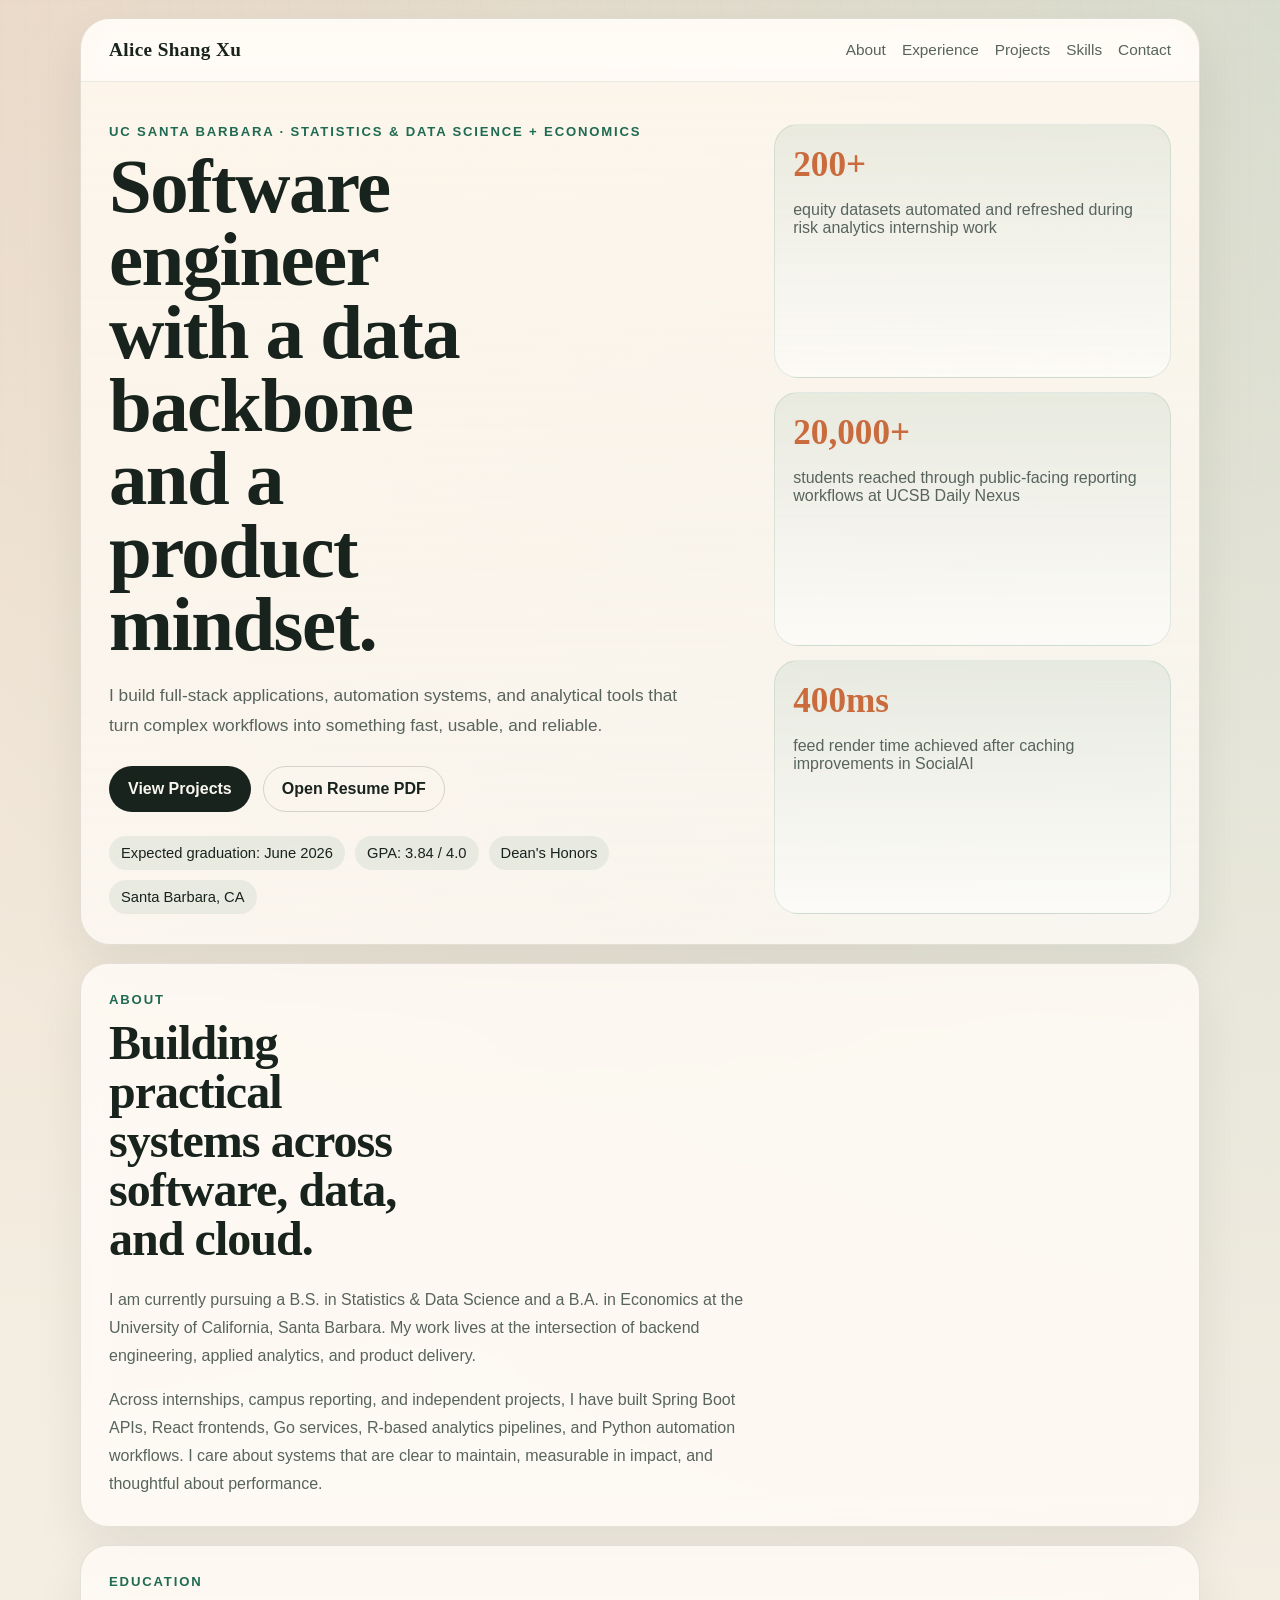
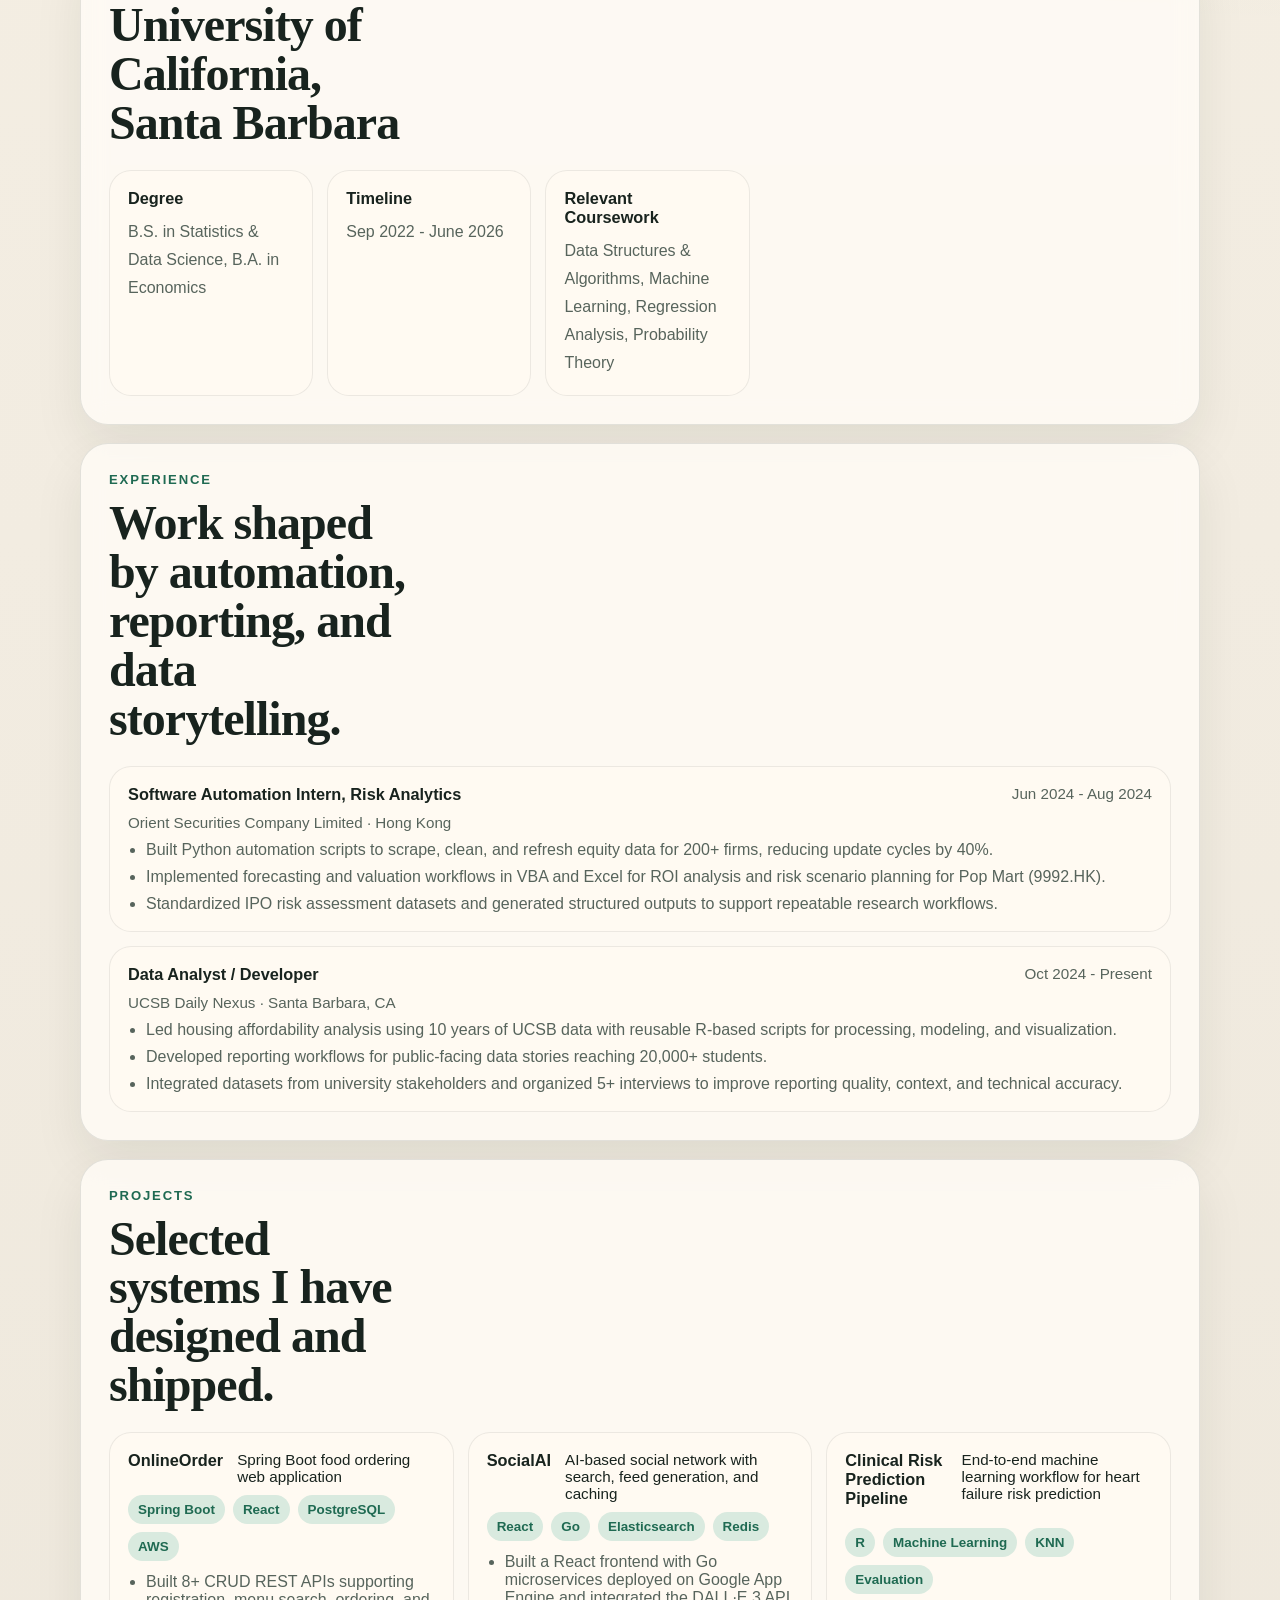
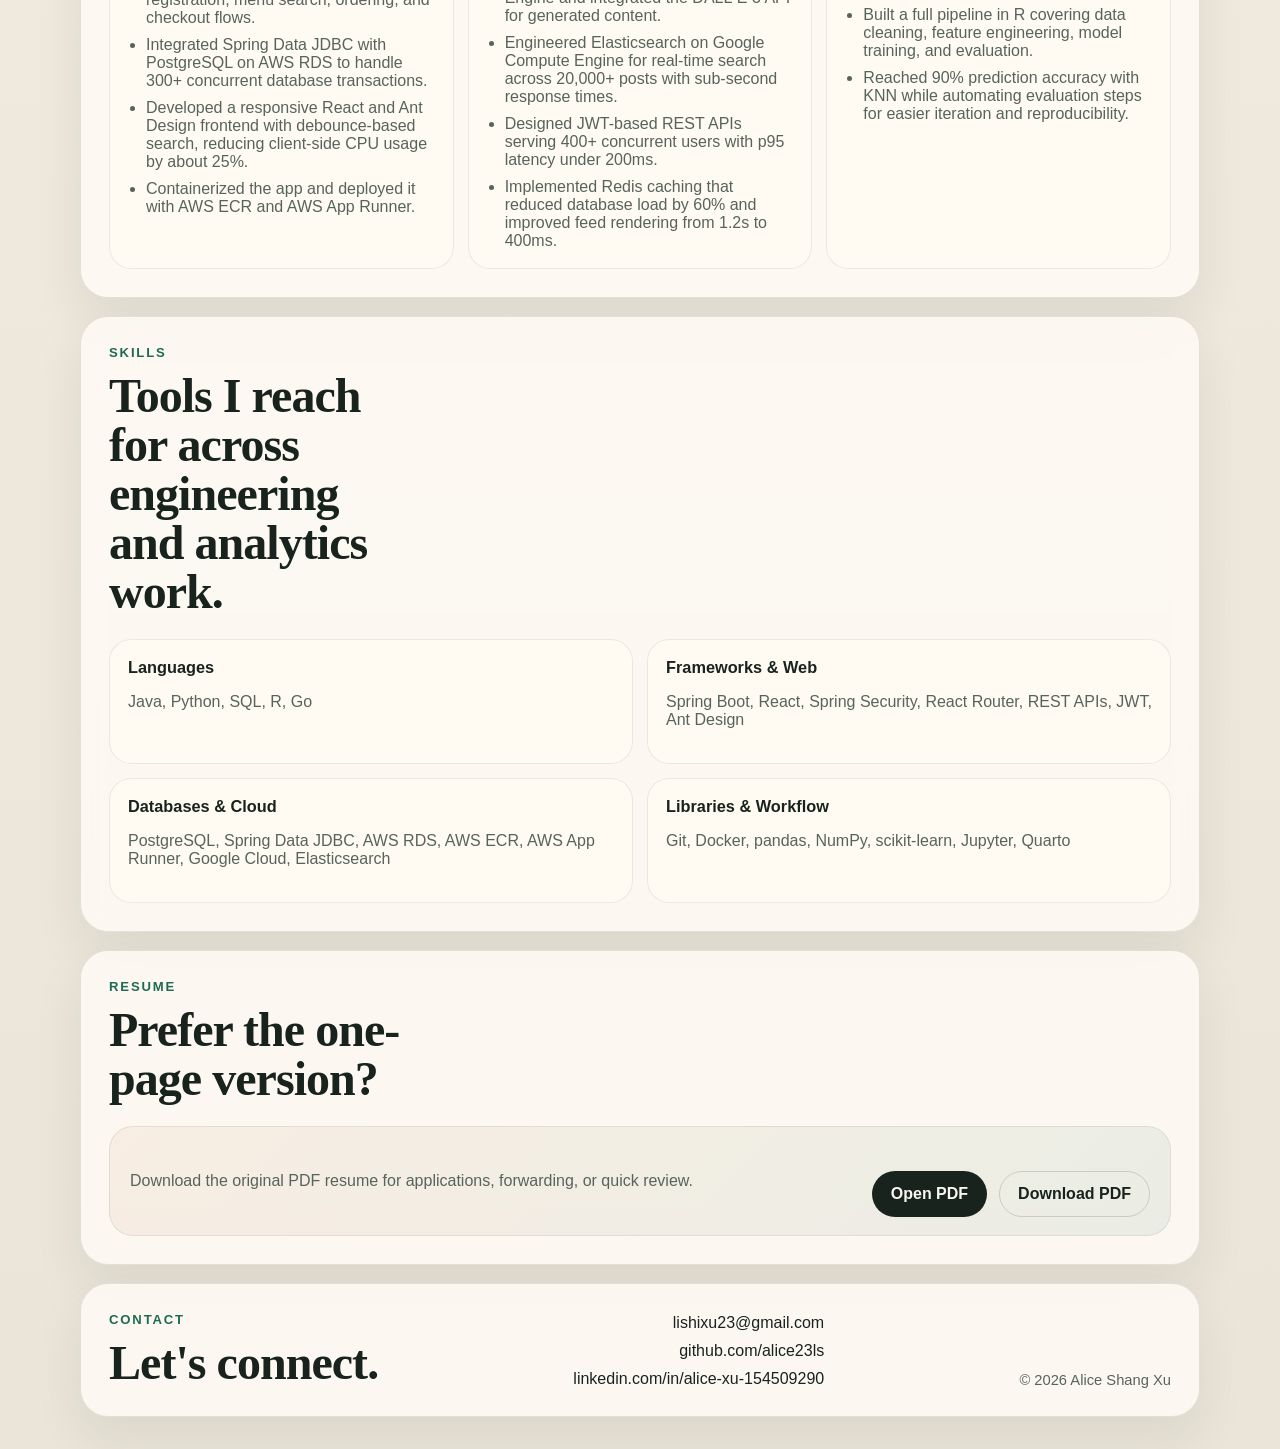
==== index.html @ 03dea48b "feat: build personal website from resume" ====
<!doctype html>
<html lang="en">
<head>
  <meta charset="UTF-8" />
  <meta name="viewport" content="width=device-width, initial-scale=1.0" />
  <meta
    name="description"
    content="Alice Shang Xu is a software engineer and data-focused builder at UC Santa Barbara, creating full-stack products, automation systems, and analytics workflows."
  />
  <title>Alice Shang Xu | Software Engineer</title>
  <link rel="stylesheet" href="styles.css" />
</head>
<body>
  <div class="page-shell">
    <header class="site-header">
      <div class="topbar">
        <a class="brand" href="#top">Alice Shang Xu</a>
        <nav class="nav-links" aria-label="Primary">
          <a href="#about">About</a>
          <a href="#experience">Experience</a>
          <a href="#projects">Projects</a>
          <a href="#skills">Skills</a>
          <a href="#contact">Contact</a>
        </nav>
      </div>

      <section class="hero" id="top">
        <div class="hero-copy">
          <p class="eyebrow">UC Santa Barbara · Statistics & Data Science + Economics</p>
          <h1>Software engineer with a data backbone and a product mindset.</h1>
          <p class="lede">
            I build full-stack applications, automation systems, and analytical tools that turn
            complex workflows into something fast, usable, and reliable.
          </p>
          <div class="hero-actions">
            <a class="button" href="#projects">View Projects</a>
            <a class="button button-ghost" href="Alice%20Shang%20Xu_swe_use.pdf" target="_blank" rel="noopener">Open Resume PDF</a>
          </div>
          <ul class="quick-facts" aria-label="Highlights">
            <li>Expected graduation: June 2026</li>
            <li>GPA: 3.84 / 4.0</li>
            <li>Dean's Honors</li>
            <li>Santa Barbara, CA</li>
          </ul>
        </div>

        <aside class="hero-panel" aria-label="Career highlights">
          <div class="metric-card">
            <span class="metric">200+</span>
            <p>equity datasets automated and refreshed during risk analytics internship work</p>
          </div>
          <div class="metric-card">
            <span class="metric">20,000+</span>
            <p>students reached through public-facing reporting workflows at UCSB Daily Nexus</p>
          </div>
          <div class="metric-card">
            <span class="metric">400ms</span>
            <p>feed render time achieved after caching improvements in SocialAI</p>
          </div>
        </aside>
      </section>
    </header>

    <main>
      <section class="section intro" id="about">
        <div class="section-heading">
          <p class="section-kicker">About</p>
          <h2>Building practical systems across software, data, and cloud.</h2>
        </div>
        <div class="section-body">
          <p>
            I am currently pursuing a B.S. in Statistics & Data Science and a B.A. in Economics at
            the University of California, Santa Barbara. My work lives at the intersection of backend
            engineering, applied analytics, and product delivery.
          </p>
          <p>
            Across internships, campus reporting, and independent projects, I have built Spring Boot
            APIs, React frontends, Go services, R-based analytics pipelines, and Python automation
            workflows. I care about systems that are clear to maintain, measurable in impact, and
            thoughtful about performance.
          </p>
        </div>
      </section>

      <section class="section education">
        <div class="section-heading">
          <p class="section-kicker">Education</p>
          <h2>University of California, Santa Barbara</h2>
        </div>
        <div class="section-body">
          <div class="info-grid">
            <article class="info-card">
              <h3>Degree</h3>
              <p>B.S. in Statistics & Data Science, B.A. in Economics</p>
            </article>
            <article class="info-card">
              <h3>Timeline</h3>
              <p>Sep 2022 - June 2026</p>
            </article>
            <article class="info-card">
              <h3>Relevant Coursework</h3>
              <p>Data Structures & Algorithms, Machine Learning, Regression Analysis, Probability Theory</p>
            </article>
          </div>
        </div>
      </section>

      <section class="section" id="experience">
        <div class="section-heading">
          <p class="section-kicker">Experience</p>
          <h2>Work shaped by automation, reporting, and data storytelling.</h2>
        </div>
        <div class="timeline">
          <article class="timeline-card">
            <div class="timeline-top">
              <div>
                <h3>Software Automation Intern, Risk Analytics</h3>
                <p class="role-meta">Orient Securities Company Limited · Hong Kong</p>
              </div>
              <p class="time">Jun 2024 - Aug 2024</p>
            </div>
            <ul>
              <li>Built Python automation scripts to scrape, clean, and refresh equity data for 200+ firms, reducing update cycles by 40%.</li>
              <li>Implemented forecasting and valuation workflows in VBA and Excel for ROI analysis and risk scenario planning for Pop Mart (9992.HK).</li>
              <li>Standardized IPO risk assessment datasets and generated structured outputs to support repeatable research workflows.</li>
            </ul>
          </article>

          <article class="timeline-card">
            <div class="timeline-top">
              <div>
                <h3>Data Analyst / Developer</h3>
                <p class="role-meta">UCSB Daily Nexus · Santa Barbara, CA</p>
              </div>
              <p class="time">Oct 2024 - Present</p>
            </div>
            <ul>
              <li>Led housing affordability analysis using 10 years of UCSB data with reusable R-based scripts for processing, modeling, and visualization.</li>
              <li>Developed reporting workflows for public-facing data stories reaching 20,000+ students.</li>
              <li>Integrated datasets from university stakeholders and organized 5+ interviews to improve reporting quality, context, and technical accuracy.</li>
            </ul>
          </article>
        </div>
      </section>

      <section class="section" id="projects">
        <div class="section-heading">
          <p class="section-kicker">Projects</p>
          <h2>Selected systems I have designed and shipped.</h2>
        </div>
        <div class="project-grid">
          <article class="project-card">
            <div class="project-head">
              <h3>OnlineOrder</h3>
              <p>Spring Boot food ordering web application</p>
            </div>
            <div class="tag-row">
              <span>Spring Boot</span>
              <span>React</span>
              <span>PostgreSQL</span>
              <span>AWS</span>
            </div>
            <ul>
              <li>Built 8+ CRUD REST APIs supporting registration, menu search, ordering, and checkout flows.</li>
              <li>Integrated Spring Data JDBC with PostgreSQL on AWS RDS to handle 300+ concurrent database transactions.</li>
              <li>Developed a responsive React and Ant Design frontend with debounce-based search, reducing client-side CPU usage by about 25%.</li>
              <li>Containerized the app and deployed it with AWS ECR and AWS App Runner.</li>
            </ul>
          </article>

          <article class="project-card">
            <div class="project-head">
              <h3>SocialAI</h3>
              <p>AI-based social network with search, feed generation, and caching</p>
            </div>
            <div class="tag-row">
              <span>React</span>
              <span>Go</span>
              <span>Elasticsearch</span>
              <span>Redis</span>
            </div>
            <ul>
              <li>Built a React frontend with Go microservices deployed on Google App Engine and integrated the DALL·E 3 API for generated content.</li>
              <li>Engineered Elasticsearch on Google Compute Engine for real-time search across 20,000+ posts with sub-second response times.</li>
              <li>Designed JWT-based REST APIs serving 400+ concurrent users with p95 latency under 200ms.</li>
              <li>Implemented Redis caching that reduced database load by 60% and improved feed rendering from 1.2s to 400ms.</li>
            </ul>
          </article>

          <article class="project-card">
            <div class="project-head">
              <h3>Clinical Risk Prediction Pipeline</h3>
              <p>End-to-end machine learning workflow for heart failure risk prediction</p>
            </div>
            <div class="tag-row">
              <span>R</span>
              <span>Machine Learning</span>
              <span>KNN</span>
              <span>Evaluation</span>
            </div>
            <ul>
              <li>Built a full pipeline in R covering data cleaning, feature engineering, model training, and evaluation.</li>
              <li>Reached 90% prediction accuracy with KNN while automating evaluation steps for easier iteration and reproducibility.</li>
            </ul>
          </article>
        </div>
      </section>

      <section class="section" id="skills">
        <div class="section-heading">
          <p class="section-kicker">Skills</p>
          <h2>Tools I reach for across engineering and analytics work.</h2>
        </div>
        <div class="skills-layout">
          <article class="skill-card">
            <h3>Languages</h3>
            <p>Java, Python, SQL, R, Go</p>
          </article>
          <article class="skill-card">
            <h3>Frameworks & Web</h3>
            <p>Spring Boot, React, Spring Security, React Router, REST APIs, JWT, Ant Design</p>
          </article>
          <article class="skill-card">
            <h3>Databases & Cloud</h3>
            <p>PostgreSQL, Spring Data JDBC, AWS RDS, AWS ECR, AWS App Runner, Google Cloud, Elasticsearch</p>
          </article>
          <article class="skill-card">
            <h3>Libraries & Workflow</h3>
            <p>Git, Docker, pandas, NumPy, scikit-learn, Jupyter, Quarto</p>
          </article>
        </div>
      </section>

      <section class="section resume-callout">
        <div class="section-heading">
          <p class="section-kicker">Resume</p>
          <h2>Prefer the one-page version?</h2>
        </div>
        <div class="resume-strip">
          <p>Download the original PDF resume for applications, forwarding, or quick review.</p>
          <div class="hero-actions">
            <a class="button" href="Alice%20Shang%20Xu_swe_use.pdf" target="_blank" rel="noopener">Open PDF</a>
            <a class="button button-ghost" href="Alice%20Shang%20Xu_swe_use.pdf" download>Download PDF</a>
          </div>
        </div>
      </section>
    </main>

    <footer class="site-footer" id="contact">
      <div>
        <p class="section-kicker">Contact</p>
        <h2>Let's connect.</h2>
      </div>
      <div class="contact-list">
        <a href="mailto:lishixu23@gmail.com">lishixu23@gmail.com</a>
        <a href="https://github.com/alice23ls" target="_blank" rel="noopener">github.com/alice23ls</a>
        <a href="https://linkedin.com/in/alice-xu-154509290" target="_blank" rel="noopener">linkedin.com/in/alice-xu-154509290</a>
      </div>
      <p class="footer-note">© <span id="year"></span> Alice Shang Xu</p>
    </footer>
  </div>

  <script>
    document.getElementById("year").textContent = new Date().getFullYear();
  </script>
</body>
</html>
---- styles.css ----
:root {
  --bg: #f4efe6;
  --bg-soft: rgba(255, 249, 240, 0.8);
  --panel: rgba(255, 252, 246, 0.84);
  --panel-strong: #fffaf2;
  --line: rgba(37, 49, 43, 0.12);
  --ink: #18231e;
  --muted: #57645c;
  --accent: #1f6a52;
  --accent-soft: #d9eadf;
  --accent-warm: #c96b3d;
  --shadow: 0 22px 50px rgba(28, 36, 31, 0.08);
}

* {
  box-sizing: border-box;
}

html {
  scroll-behavior: smooth;
}

body {
  margin: 0;
  min-height: 100vh;
  color: var(--ink);
  background:
    radial-gradient(circle at top left, rgba(201, 107, 61, 0.14), transparent 30%),
    radial-gradient(circle at top right, rgba(31, 106, 82, 0.14), transparent 34%),
    linear-gradient(180deg, #f7f1e5 0%, #f2ece1 46%, #ebe5d9 100%);
  font-family: "Avenir Next", "Segoe UI", "PingFang SC", "Hiragino Sans GB", sans-serif;
}

body::before {
  content: "";
  position: fixed;
  inset: 0;
  pointer-events: none;
  background-image:
    linear-gradient(rgba(24, 35, 30, 0.02) 1px, transparent 1px),
    linear-gradient(90deg, rgba(24, 35, 30, 0.02) 1px, transparent 1px);
  background-size: 24px 24px;
  mask-image: linear-gradient(180deg, rgba(0, 0, 0, 0.3), transparent 80%);
}

.page-shell {
  width: min(1120px, calc(100vw - 32px));
  margin: 18px auto 32px;
}

.site-header,
.section,
.site-footer {
  animation: rise 0.75s ease both;
}

.site-header {
  border: 1px solid var(--line);
  border-radius: 30px;
  background: linear-gradient(180deg, rgba(255, 248, 238, 0.9), rgba(255, 252, 247, 0.7));
  box-shadow: var(--shadow);
  overflow: hidden;
}

.topbar {
  display: flex;
  align-items: center;
  justify-content: space-between;
  gap: 16px;
  padding: 20px 28px;
  border-bottom: 1px solid rgba(24, 35, 30, 0.08);
  background: rgba(255, 255, 255, 0.4);
  backdrop-filter: blur(14px);
  position: sticky;
  top: 0;
  z-index: 10;
}

.brand,
.nav-links a,
.button,
.contact-list a {
  transition: transform 0.18s ease, color 0.18s ease, background-color 0.18s ease, border-color 0.18s ease;
}

.brand {
  color: var(--ink);
  text-decoration: none;
  font-family: "Iowan Old Style", "Palatino Linotype", "Book Antiqua", Georgia, serif;
  font-size: 1.2rem;
  font-weight: 700;
  letter-spacing: 0.02em;
}

.brand:hover,
.nav-links a:hover,
.contact-list a:hover {
  transform: translateY(-1px);
}

.nav-links {
  display: flex;
  flex-wrap: wrap;
  gap: 16px;
}

.nav-links a {
  color: var(--muted);
  text-decoration: none;
  font-size: 0.96rem;
}

.nav-links a:hover {
  color: var(--accent);
}

.hero {
  display: grid;
  grid-template-columns: minmax(0, 1.45fr) minmax(280px, 0.9fr);
  gap: 26px;
  padding: 42px 28px 30px;
}

.hero-copy h1,
.section-heading h2,
.site-footer h2 {
  font-family: "Iowan Old Style", "Palatino Linotype", "Book Antiqua", Georgia, serif;
  letter-spacing: -0.02em;
}

.eyebrow,
.section-kicker {
  margin: 0 0 12px;
  color: var(--accent);
  font-size: 0.82rem;
  font-weight: 700;
  letter-spacing: 0.14em;
  text-transform: uppercase;
}

.hero-copy h1 {
  margin: 0 0 18px;
  font-size: clamp(2.8rem, 6vw, 5.6rem);
  line-height: 0.95;
  max-width: 10ch;
}

.lede {
  margin: 0;
  max-width: 60ch;
  color: var(--muted);
  font-size: 1.08rem;
  line-height: 1.75;
}

.hero-actions {
  display: flex;
  flex-wrap: wrap;
  gap: 12px;
  margin-top: 26px;
}

.button {
  display: inline-flex;
  align-items: center;
  justify-content: center;
  min-height: 46px;
  padding: 0 18px;
  border: 1px solid transparent;
  border-radius: 999px;
  background: var(--ink);
  color: #f9f6ef;
  text-decoration: none;
  font-weight: 700;
}

.button:hover {
  transform: translateY(-2px);
}

.button-ghost {
  background: transparent;
  color: var(--ink);
  border-color: rgba(24, 35, 30, 0.16);
}

.quick-facts {
  list-style: none;
  display: flex;
  flex-wrap: wrap;
  gap: 10px;
  padding: 0;
  margin: 24px 0 0;
}

.quick-facts li {
  padding: 9px 12px;
  border-radius: 999px;
  background: rgba(31, 106, 82, 0.08);
  color: var(--ink);
  font-size: 0.92rem;
}

.hero-panel {
  display: grid;
  gap: 14px;
}

.metric-card {
  background: linear-gradient(180deg, rgba(31, 106, 82, 0.08), rgba(255, 255, 255, 0.55));
  border: 1px solid rgba(31, 106, 82, 0.12);
  border-radius: 24px;
  padding: 20px 18px;
  min-height: 150px;
}

.metric {
  display: block;
  margin-bottom: 10px;
  color: var(--accent-warm);
  font-family: "Iowan Old Style", "Palatino Linotype", "Book Antiqua", Georgia, serif;
  font-size: 2.2rem;
  font-weight: 700;
}

.metric-card p,
.info-card p,
.skill-card p,
.resume-strip p,
.timeline-card li,
.project-card li,
.section-body p,
.role-meta,
.time,
.footer-note {
  color: var(--muted);
}

main {
  display: grid;
  gap: 18px;
  margin-top: 18px;
}

.section,
.site-footer {
  padding: 28px;
  border: 1px solid var(--line);
  border-radius: 28px;
  background: var(--panel);
  box-shadow: var(--shadow);
  backdrop-filter: blur(12px);
}

.section-heading {
  margin-bottom: 22px;
}

.section-heading h2,
.site-footer h2 {
  margin: 0;
  font-size: clamp(2rem, 3.8vw, 3rem);
  line-height: 1.02;
  max-width: 13ch;
}

.section-body {
  display: grid;
  gap: 16px;
  max-width: 72ch;
}

.section-body p,
.resume-strip p {
  margin: 0;
  font-size: 1rem;
  line-height: 1.75;
}

.info-grid {
  display: grid;
  grid-template-columns: repeat(3, minmax(0, 1fr));
  gap: 14px;
}

.skills-layout {
  display: grid;
  grid-template-columns: repeat(2, minmax(0, 1fr));
  gap: 14px;
}

.info-card,
.skill-card,
.project-card,
.timeline-card {
  border-radius: 22px;
  border: 1px solid rgba(24, 35, 30, 0.08);
  background: var(--panel-strong);
  padding: 18px;
}

.info-card h3,
.skill-card h3,
.timeline-card h3,
.project-card h3 {
  margin: 0 0 10px;
  font-size: 1.02rem;
}

.timeline,
.project-grid {
  display: grid;
  gap: 14px;
}

.timeline-top,
.project-head {
  display: flex;
  align-items: flex-start;
  justify-content: space-between;
  gap: 14px;
  margin-bottom: 10px;
}

.role-meta,
.project-head p,
.time {
  margin: 0;
  font-size: 0.95rem;
}

.project-grid {
  grid-template-columns: repeat(3, minmax(0, 1fr));
}

.tag-row {
  display: flex;
  flex-wrap: wrap;
  gap: 8px;
  margin-bottom: 12px;
}

.tag-row span {
  padding: 7px 10px;
  border-radius: 999px;
  background: var(--accent-soft);
  color: var(--accent);
  font-size: 0.84rem;
  font-weight: 700;
}

.timeline-card ul,
.project-card ul {
  margin: 0;
  padding-left: 18px;
}

.timeline-card li + li,
.project-card li + li {
  margin-top: 9px;
}

.resume-strip {
  display: flex;
  align-items: center;
  justify-content: space-between;
  gap: 16px;
  padding: 18px 20px;
  border-radius: 24px;
  background: linear-gradient(135deg, rgba(201, 107, 61, 0.08), rgba(31, 106, 82, 0.08));
  border: 1px solid rgba(24, 35, 30, 0.08);
}

.site-footer {
  display: flex;
  align-items: flex-end;
  justify-content: space-between;
  gap: 16px;
  margin-top: 18px;
}

.contact-list {
  display: flex;
  flex-direction: column;
  align-items: flex-end;
  gap: 10px;
}

.contact-list a {
  color: var(--ink);
  text-decoration: none;
  font-size: 1rem;
}

.contact-list a:hover {
  color: var(--accent);
}

.footer-note {
  margin: 0;
  font-size: 0.92rem;
}

@keyframes rise {
  from {
    opacity: 0;
    transform: translateY(18px);
  }
  to {
    opacity: 1;
    transform: translateY(0);
  }
}

@media (max-width: 980px) {
  .hero,
  .project-grid,
  .info-grid,
  .skills-layout,
  .site-footer {
    grid-template-columns: 1fr;
  }

  .site-footer,
  .resume-strip {
    align-items: flex-start;
    flex-direction: column;
  }

  .contact-list {
    align-items: flex-start;
  }
}

@media (max-width: 720px) {
  .page-shell {
    width: min(100vw - 16px, 1120px);
    margin: 8px auto 20px;
  }

  .topbar,
  .hero,
  .section,
  .site-footer {
    padding: 20px;
  }

  .topbar {
    align-items: flex-start;
    flex-direction: column;
  }

  .nav-links {
    gap: 10px 14px;
  }

  .hero-copy h1 {
    max-width: none;
  }

  .timeline-top,
  .project-head {
    flex-direction: column;
  }

  .button {
    width: 100%;
  }

  .hero-actions {
    width: 100%;
  }
}
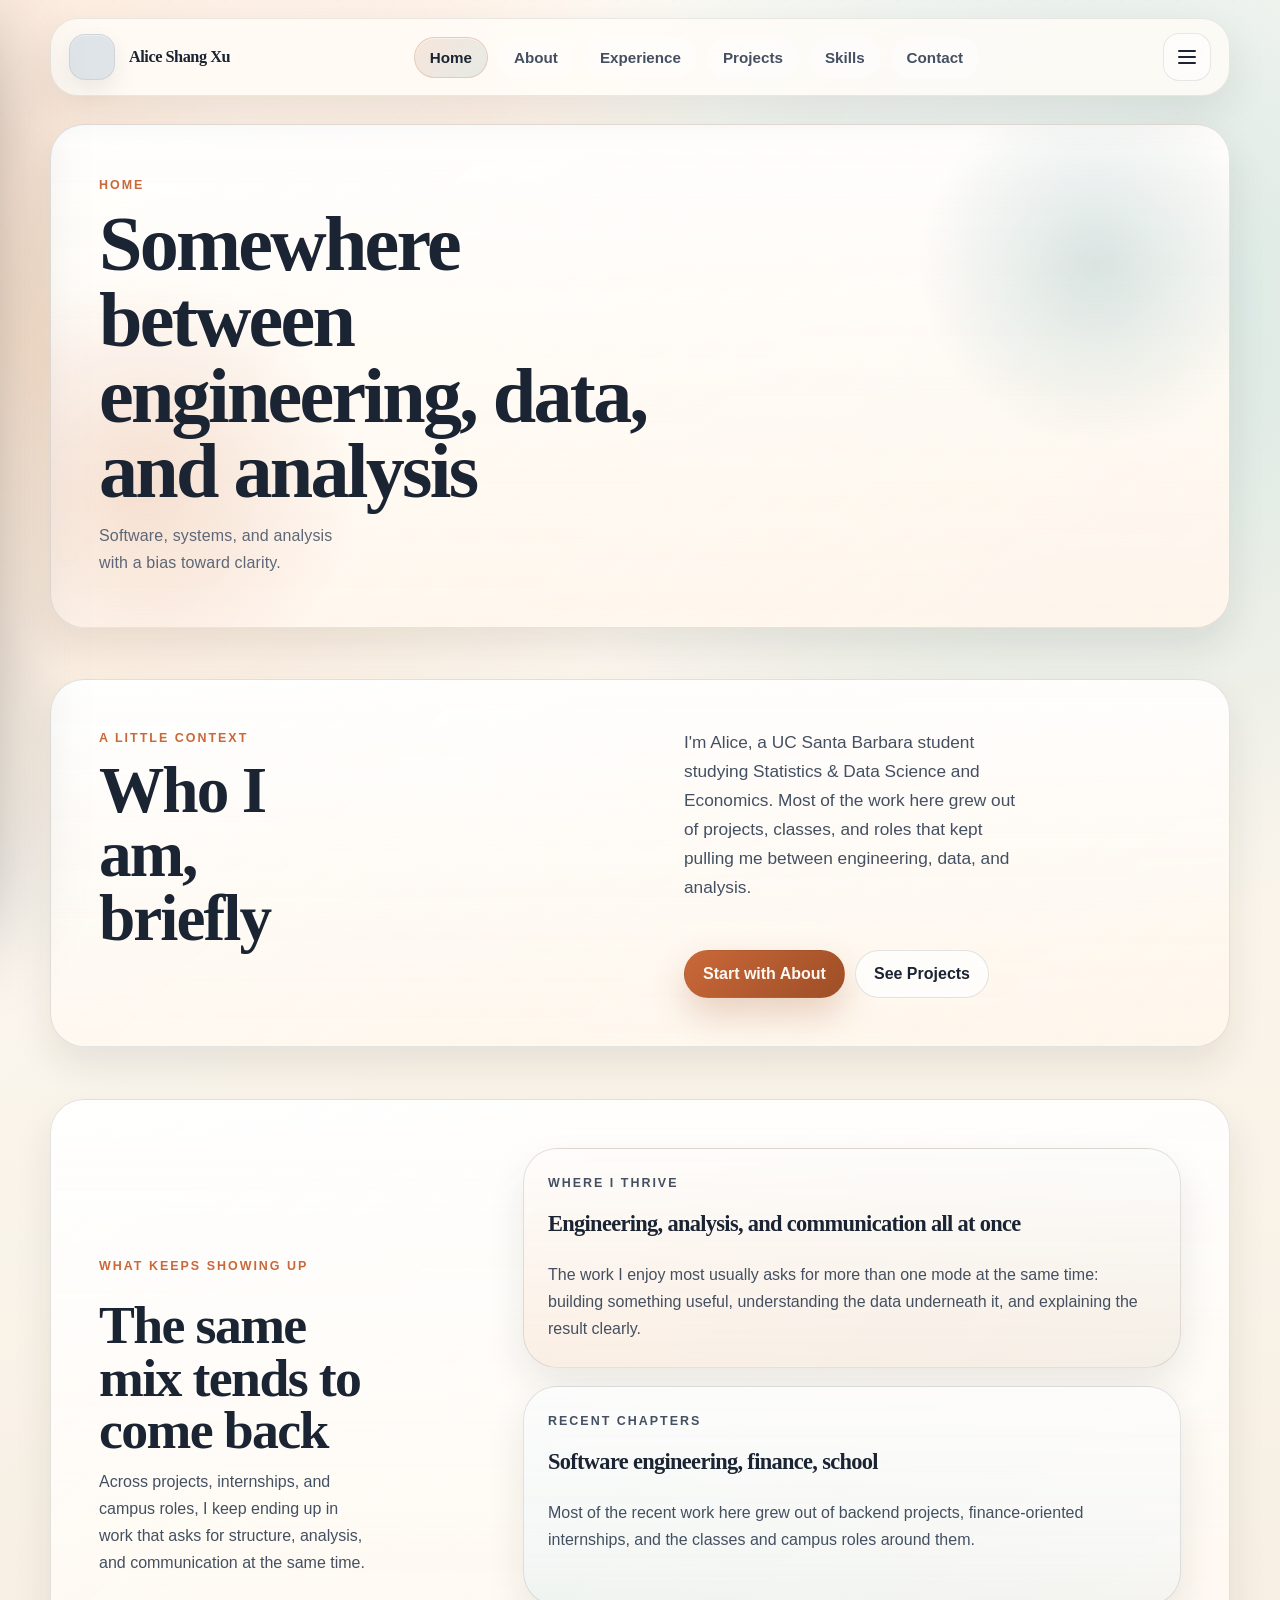
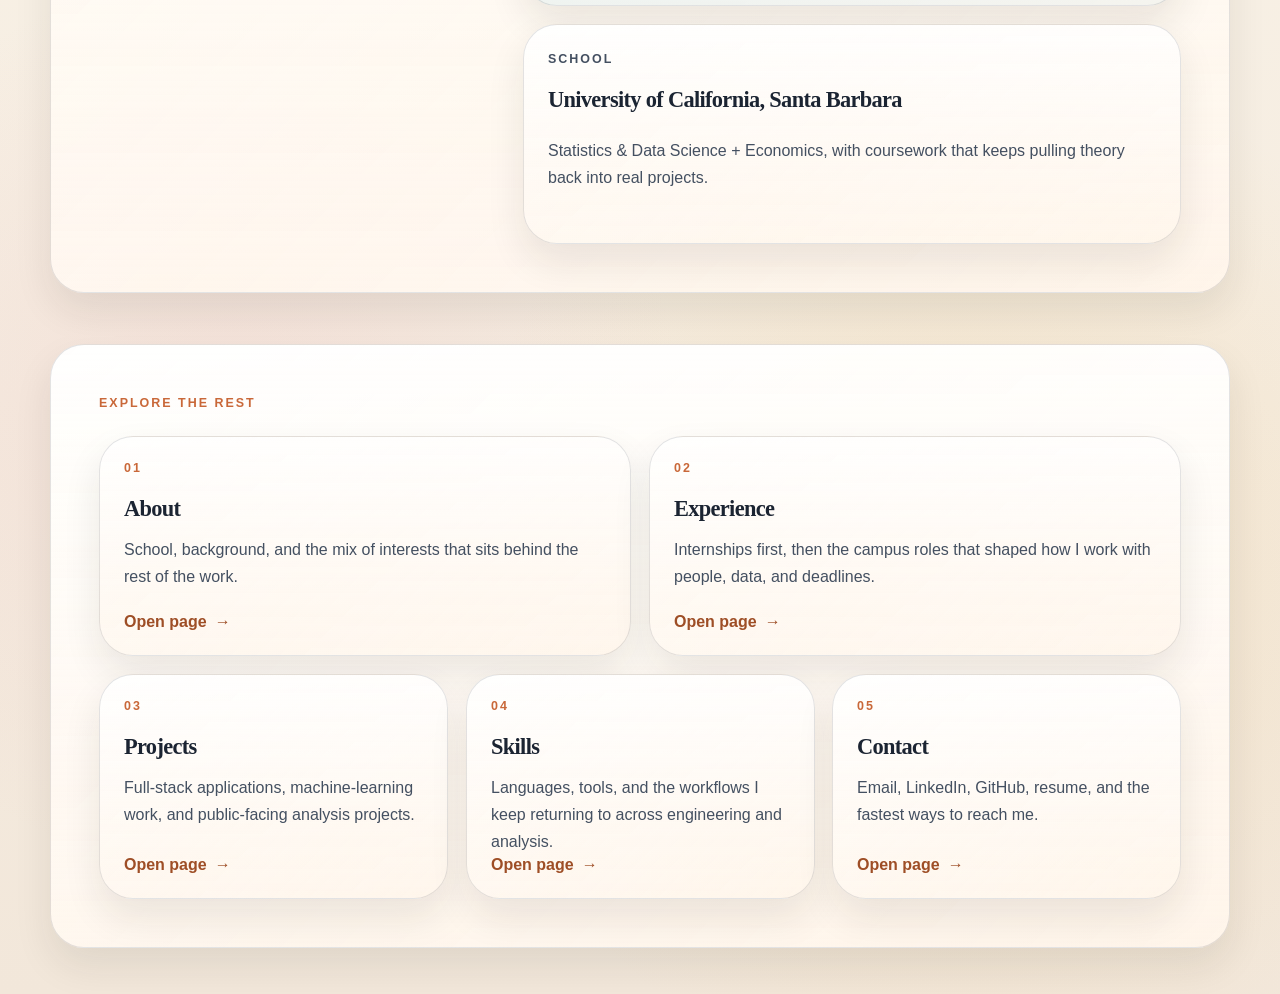
==== commit b3cae90a: "feat: refresh personal site content and interactions" ====
--- a/index.html
+++ b/index.html
@@ -1,267 +1,225 @@
 <!doctype html>
-<html lang="en">
+<html lang="en" class="no-js">
 <head>
   <meta charset="UTF-8" />
   <meta name="viewport" content="width=device-width, initial-scale=1.0" />
   <meta
     name="description"
-    content="Alice Shang Xu is a software engineer and data-focused builder at UC Santa Barbara, creating full-stack products, automation systems, and analytics workflows."
+    content="Alice Shang Xu's personal site: software projects, data work, campus experience, and a more personal archive of recent years at UC Santa Barbara."
   />
-  <title>Alice Shang Xu | Software Engineer</title>
+  <title>Alice Shang Xu | Home</title>
   <link rel="stylesheet" href="styles.css" />
 </head>
-<body>
-  <div class="page-shell">
-    <header class="site-header">
-      <div class="topbar">
-        <a class="brand" href="#top">Alice Shang Xu</a>
-        <nav class="nav-links" aria-label="Primary">
-          <a href="#about">About</a>
-          <a href="#experience">Experience</a>
-          <a href="#projects">Projects</a>
-          <a href="#skills">Skills</a>
-          <a href="#contact">Contact</a>
-        </nav>
+<body class="site-body landing-page has-intro" data-page="home">
+  <div class="intro-screen" data-intro>
+    <div class="intro-panel">
+      <p class="intro-kicker">Welcome to my page</p>
+      <h1 class="intro-name">Alice Shang Xu</h1>
+      <p class="intro-line">software, data, research, and the campus chapters in between</p>
+    </div>
+  </div>
+
+  <div class="site-drawer-backdrop" data-drawer-close></div>
+  <aside class="site-drawer" id="site-drawer" aria-hidden="true">
+    <div class="drawer-top">
+      <a class="drawer-brand" href="index.html">
+        <span class="drawer-brand-mark">AX</span>
+        <span class="drawer-brand-copy">
+          <strong>Alice Shang Xu</strong>
+          <small>thinking through things by building them</small>
+        </span>
+      </a>
+      <button class="drawer-close" type="button" data-drawer-close aria-label="Close sidebar">&times;</button>
+    </div>
+
+    <section class="drawer-block">
+      <p class="drawer-label">At A Glance</p>
+      <div class="drawer-snapshot-grid">
+        <article class="drawer-snapshot">
+          <strong>School</strong>
+          <span>UC Santa Barbara</span>
+        </article>
+        <article class="drawer-snapshot">
+          <strong>Studying</strong>
+          <span>Statistics &amp; Data Science + Economics</span>
+        </article>
+        <article class="drawer-snapshot">
+          <strong>Lately</strong>
+          <span>software systems, public-facing analysis, teaching, and campus work</span>
+        </article>
       </div>
-
-      <section class="hero" id="top">
-        <div class="hero-copy">
-          <p class="eyebrow">UC Santa Barbara · Statistics & Data Science + Economics</p>
-          <h1>Software engineer with a data backbone and a product mindset.</h1>
+    </section>
+
+    <section class="drawer-block">
+      <p class="drawer-label">Contact</p>
+      <div class="drawer-contact-list">
+        <a class="drawer-contact" href="mailto:lishixu23@gmail.com">
+          <strong>Email</strong>
+          <small>lishixu23@gmail.com</small>
+        </a>
+        <a class="drawer-contact" href="https://linkedin.com/in/alice-xu-154509290" target="_blank" rel="noopener">
+          <strong>LinkedIn</strong>
+          <small>linkedin.com/in/alice-xu-154509290</small>
+        </a>
+        <a class="drawer-contact" href="https://github.com/alice23ls" target="_blank" rel="noopener">
+          <strong>GitHub</strong>
+          <small>github.com/alice23ls</small>
+        </a>
+      </div>
+    </section>
+
+    <div class="drawer-block drawer-actions">
+      <p class="drawer-label">Fast Route</p>
+      <a class="drawer-button" href="Alice%20Shang%20Xu_swe_use.pdf" target="_blank" rel="noopener">Open Resume PDF</a>
+      <a class="drawer-button drawer-button-secondary" href="experience.html">Start with Experience</a>
+    </div>
+  </aside>
+
+  <div class="page-frame">
+    <header class="page-topbar">
+      <a class="brand-link" href="index.html">
+        <span class="brand-mark">AX</span>
+        <span class="brand-copy">
+          <strong>Alice Shang Xu</strong>
+        </span>
+      </a>
+
+      <nav class="top-tabs" aria-label="Primary pages">
+        <a href="index.html" data-nav="home">Home</a>
+        <a href="about.html" data-nav="about">About</a>
+        <a href="experience.html" data-nav="experience">Experience</a>
+        <a href="projects.html" data-nav="projects">Projects</a>
+        <a href="skills.html" data-nav="skills">Skills</a>
+        <a href="contact.html" data-nav="contact">Contact</a>
+      </nav>
+
+      <button
+        class="menu-toggle"
+        type="button"
+        data-drawer-toggle
+        aria-expanded="false"
+        aria-controls="site-drawer"
+        aria-label="Open sidebar"
+      >
+        <span></span>
+        <span></span>
+        <span></span>
+      </button>
+    </header>
+
+    <main class="page-shell home-shell">
+      <section class="home-stage home-stage-hero">
+        <div class="home-stage-copy">
+          <p class="eyebrow">Home</p>
+          <h1>Somewhere between engineering, data, and analysis</h1>
+          <p class="home-stage-caption">Software, systems, and analysis with a bias toward clarity.</p>
+        </div>
+      </section>
+
+      <section class="home-stage home-stage-intro">
+        <div class="home-intro-copy" data-scroll-reveal>
+          <p class="section-label">A little context</p>
+          <h2>Who I am, briefly</h2>
+        </div>
+
+        <div class="home-intro-body" data-scroll-reveal>
           <p class="lede">
-            I build full-stack applications, automation systems, and analytical tools that turn
-            complex workflows into something fast, usable, and reliable.
+            I&apos;m Alice, a UC Santa Barbara student studying Statistics &amp; Data Science and Economics.
+            Most of the work here grew out of projects, classes, and roles that kept pulling me between
+            engineering, data, and analysis.
           </p>
-          <div class="hero-actions">
-            <a class="button" href="#projects">View Projects</a>
-            <a class="button button-ghost" href="Alice%20Shang%20Xu_swe_use.pdf" target="_blank" rel="noopener">Open Resume PDF</a>
+          <div class="action-row">
+            <a class="button button-primary" href="about.html">Start with About</a>
+            <a class="button button-secondary" href="projects.html">See Projects</a>
           </div>
-          <ul class="quick-facts" aria-label="Highlights">
-            <li>Expected graduation: June 2026</li>
-            <li>GPA: 3.84 / 4.0</li>
-            <li>Dean's Honors</li>
-            <li>Santa Barbara, CA</li>
-          </ul>
-        </div>
-
-        <aside class="hero-panel" aria-label="Career highlights">
-          <div class="metric-card">
-            <span class="metric">200+</span>
-            <p>equity datasets automated and refreshed during risk analytics internship work</p>
-          </div>
-          <div class="metric-card">
-            <span class="metric">20,000+</span>
-            <p>students reached through public-facing reporting workflows at UCSB Daily Nexus</p>
-          </div>
-          <div class="metric-card">
-            <span class="metric">400ms</span>
-            <p>feed render time achieved after caching improvements in SocialAI</p>
-          </div>
-        </aside>
-      </section>
-    </header>
-
-    <main>
-      <section class="section intro" id="about">
-        <div class="section-heading">
-          <p class="section-kicker">About</p>
-          <h2>Building practical systems across software, data, and cloud.</h2>
-        </div>
-        <div class="section-body">
+        </div>
+      </section>
+
+      <section class="home-stage home-stage-spotlight">
+        <div class="home-spotlight-rail" data-scroll-reveal>
+          <p class="section-label">What Keeps Showing Up</p>
+          <h2>The same mix tends to come back</h2>
           <p>
-            I am currently pursuing a B.S. in Statistics & Data Science and a B.A. in Economics at
-            the University of California, Santa Barbara. My work lives at the intersection of backend
-            engineering, applied analytics, and product delivery.
+            Across projects, internships, and campus roles, I keep ending up in work that asks for structure,
+            analysis, and communication at the same time.
           </p>
-          <p>
-            Across internships, campus reporting, and independent projects, I have built Spring Boot
-            APIs, React frontends, Go services, R-based analytics pipelines, and Python automation
-            workflows. I care about systems that are clear to maintain, measurable in impact, and
-            thoughtful about performance.
-          </p>
-        </div>
-      </section>
-
-      <section class="section education">
-        <div class="section-heading">
-          <p class="section-kicker">Education</p>
-          <h2>University of California, Santa Barbara</h2>
-        </div>
-        <div class="section-body">
-          <div class="info-grid">
-            <article class="info-card">
-              <h3>Degree</h3>
-              <p>B.S. in Statistics & Data Science, B.A. in Economics</p>
-            </article>
-            <article class="info-card">
-              <h3>Timeline</h3>
-              <p>Sep 2022 - June 2026</p>
-            </article>
-            <article class="info-card">
-              <h3>Relevant Coursework</h3>
-              <p>Data Structures & Algorithms, Machine Learning, Regression Analysis, Probability Theory</p>
-            </article>
-          </div>
-        </div>
-      </section>
-
-      <section class="section" id="experience">
-        <div class="section-heading">
-          <p class="section-kicker">Experience</p>
-          <h2>Work shaped by automation, reporting, and data storytelling.</h2>
-        </div>
-        <div class="timeline">
-          <article class="timeline-card">
-            <div class="timeline-top">
-              <div>
-                <h3>Software Automation Intern, Risk Analytics</h3>
-                <p class="role-meta">Orient Securities Company Limited · Hong Kong</p>
-              </div>
-              <p class="time">Jun 2024 - Aug 2024</p>
-            </div>
-            <ul>
-              <li>Built Python automation scripts to scrape, clean, and refresh equity data for 200+ firms, reducing update cycles by 40%.</li>
-              <li>Implemented forecasting and valuation workflows in VBA and Excel for ROI analysis and risk scenario planning for Pop Mart (9992.HK).</li>
-              <li>Standardized IPO risk assessment datasets and generated structured outputs to support repeatable research workflows.</li>
-            </ul>
+        </div>
+
+        <div class="home-spotlight-stack">
+          <article class="stat-card home-layer-card" data-scroll-reveal>
+            <p class="card-eyebrow">Where I Thrive</p>
+            <h3>Engineering, analysis, and communication all at once</h3>
+            <p>
+              The work I enjoy most usually asks for more than one mode at the same time:
+              building something useful, understanding the data underneath it, and explaining the result clearly.
+            </p>
           </article>
 
-          <article class="timeline-card">
-            <div class="timeline-top">
-              <div>
-                <h3>Data Analyst / Developer</h3>
-                <p class="role-meta">UCSB Daily Nexus · Santa Barbara, CA</p>
-              </div>
-              <p class="time">Oct 2024 - Present</p>
-            </div>
-            <ul>
-              <li>Led housing affordability analysis using 10 years of UCSB data with reusable R-based scripts for processing, modeling, and visualization.</li>
-              <li>Developed reporting workflows for public-facing data stories reaching 20,000+ students.</li>
-              <li>Integrated datasets from university stakeholders and organized 5+ interviews to improve reporting quality, context, and technical accuracy.</li>
-            </ul>
+          <article class="stat-card home-layer-card" data-scroll-reveal>
+            <p class="card-eyebrow">Recent Chapters</p>
+            <h3>Software engineering, finance, school</h3>
+            <p>
+              Most of the recent work here grew out of backend projects, finance-oriented internships,
+              and the classes and campus roles around them.
+            </p>
           </article>
-        </div>
-      </section>
-
-      <section class="section" id="projects">
-        <div class="section-heading">
-          <p class="section-kicker">Projects</p>
-          <h2>Selected systems I have designed and shipped.</h2>
-        </div>
-        <div class="project-grid">
-          <article class="project-card">
-            <div class="project-head">
-              <h3>OnlineOrder</h3>
-              <p>Spring Boot food ordering web application</p>
-            </div>
-            <div class="tag-row">
-              <span>Spring Boot</span>
-              <span>React</span>
-              <span>PostgreSQL</span>
-              <span>AWS</span>
-            </div>
-            <ul>
-              <li>Built 8+ CRUD REST APIs supporting registration, menu search, ordering, and checkout flows.</li>
-              <li>Integrated Spring Data JDBC with PostgreSQL on AWS RDS to handle 300+ concurrent database transactions.</li>
-              <li>Developed a responsive React and Ant Design frontend with debounce-based search, reducing client-side CPU usage by about 25%.</li>
-              <li>Containerized the app and deployed it with AWS ECR and AWS App Runner.</li>
-            </ul>
+
+          <article class="stat-card home-layer-card" data-scroll-reveal>
+            <p class="card-eyebrow">School</p>
+            <h3>University of California, Santa Barbara</h3>
+            <p>
+              Statistics &amp; Data Science + Economics, with coursework that keeps pulling theory back into
+              real projects.
+            </p>
           </article>
-
-          <article class="project-card">
-            <div class="project-head">
-              <h3>SocialAI</h3>
-              <p>AI-based social network with search, feed generation, and caching</p>
-            </div>
-            <div class="tag-row">
-              <span>React</span>
-              <span>Go</span>
-              <span>Elasticsearch</span>
-              <span>Redis</span>
-            </div>
-            <ul>
-              <li>Built a React frontend with Go microservices deployed on Google App Engine and integrated the DALL·E 3 API for generated content.</li>
-              <li>Engineered Elasticsearch on Google Compute Engine for real-time search across 20,000+ posts with sub-second response times.</li>
-              <li>Designed JWT-based REST APIs serving 400+ concurrent users with p95 latency under 200ms.</li>
-              <li>Implemented Redis caching that reduced database load by 60% and improved feed rendering from 1.2s to 400ms.</li>
-            </ul>
-          </article>
-
-          <article class="project-card">
-            <div class="project-head">
-              <h3>Clinical Risk Prediction Pipeline</h3>
-              <p>End-to-end machine learning workflow for heart failure risk prediction</p>
-            </div>
-            <div class="tag-row">
-              <span>R</span>
-              <span>Machine Learning</span>
-              <span>KNN</span>
-              <span>Evaluation</span>
-            </div>
-            <ul>
-              <li>Built a full pipeline in R covering data cleaning, feature engineering, model training, and evaluation.</li>
-              <li>Reached 90% prediction accuracy with KNN while automating evaluation steps for easier iteration and reproducibility.</li>
-            </ul>
-          </article>
-        </div>
-      </section>
-
-      <section class="section" id="skills">
-        <div class="section-heading">
-          <p class="section-kicker">Skills</p>
-          <h2>Tools I reach for across engineering and analytics work.</h2>
-        </div>
-        <div class="skills-layout">
-          <article class="skill-card">
-            <h3>Languages</h3>
-            <p>Java, Python, SQL, R, Go</p>
-          </article>
-          <article class="skill-card">
-            <h3>Frameworks & Web</h3>
-            <p>Spring Boot, React, Spring Security, React Router, REST APIs, JWT, Ant Design</p>
-          </article>
-          <article class="skill-card">
-            <h3>Databases & Cloud</h3>
-            <p>PostgreSQL, Spring Data JDBC, AWS RDS, AWS ECR, AWS App Runner, Google Cloud, Elasticsearch</p>
-          </article>
-          <article class="skill-card">
-            <h3>Libraries & Workflow</h3>
-            <p>Git, Docker, pandas, NumPy, scikit-learn, Jupyter, Quarto</p>
-          </article>
-        </div>
-      </section>
-
-      <section class="section resume-callout">
-        <div class="section-heading">
-          <p class="section-kicker">Resume</p>
-          <h2>Prefer the one-page version?</h2>
-        </div>
-        <div class="resume-strip">
-          <p>Download the original PDF resume for applications, forwarding, or quick review.</p>
-          <div class="hero-actions">
-            <a class="button" href="Alice%20Shang%20Xu_swe_use.pdf" target="_blank" rel="noopener">Open PDF</a>
-            <a class="button button-ghost" href="Alice%20Shang%20Xu_swe_use.pdf" download>Download PDF</a>
-          </div>
+        </div>
+      </section>
+
+      <section class="home-stage home-stage-links">
+        <div class="home-links-heading" data-scroll-reveal>
+          <p class="section-label">Explore the rest</p>
+        </div>
+
+        <div class="story-grid" aria-label="Site pages">
+          <a class="story-card story-card-half" href="about.html" data-scroll-reveal>
+            <span class="route-index">01</span>
+            <h3>About</h3>
+            <p>School, background, and the mix of interests that sits behind the rest of the work.</p>
+            <span class="route-arrow">Open page</span>
+          </a>
+
+          <a class="story-card story-card-half" href="experience.html" data-scroll-reveal>
+            <span class="route-index">02</span>
+            <h3>Experience</h3>
+            <p>Internships first, then the campus roles that shaped how I work with people, data, and deadlines.</p>
+            <span class="route-arrow">Open page</span>
+          </a>
+
+          <a class="story-card story-card-third" href="projects.html" data-scroll-reveal>
+            <span class="route-index">03</span>
+            <h3>Projects</h3>
+            <p>Full-stack applications, machine-learning work, and public-facing analysis projects.</p>
+            <span class="route-arrow">Open page</span>
+          </a>
+
+          <a class="story-card story-card-third" href="skills.html" data-scroll-reveal>
+            <span class="route-index">04</span>
+            <h3>Skills</h3>
+            <p>Languages, tools, and the workflows I keep returning to across engineering and analysis.</p>
+            <span class="route-arrow">Open page</span>
+          </a>
+
+          <a class="story-card story-card-third" href="contact.html" data-scroll-reveal>
+            <span class="route-index">05</span>
+            <h3>Contact</h3>
+            <p>Email, LinkedIn, GitHub, resume, and the fastest ways to reach me.</p>
+            <span class="route-arrow">Open page</span>
+          </a>
         </div>
       </section>
     </main>
-
-    <footer class="site-footer" id="contact">
-      <div>
-        <p class="section-kicker">Contact</p>
-        <h2>Let's connect.</h2>
-      </div>
-      <div class="contact-list">
-        <a href="mailto:lishixu23@gmail.com">lishixu23@gmail.com</a>
-        <a href="https://github.com/alice23ls" target="_blank" rel="noopener">github.com/alice23ls</a>
-        <a href="https://linkedin.com/in/alice-xu-154509290" target="_blank" rel="noopener">linkedin.com/in/alice-xu-154509290</a>
-      </div>
-      <p class="footer-note">© <span id="year"></span> Alice Shang Xu</p>
-    </footer>
   </div>
 
-  <script>
-    document.getElementById("year").textContent = new Date().getFullYear();
-  </script>
+  <script src="site.js"></script>
 </body>
 </html>
--- a/styles.css
+++ b/styles.css
@@ -1,15 +1,32 @@
 :root {
-  --bg: #f4efe6;
-  --bg-soft: rgba(255, 249, 240, 0.8);
-  --panel: rgba(255, 252, 246, 0.84);
-  --panel-strong: #fffaf2;
-  --line: rgba(37, 49, 43, 0.12);
-  --ink: #18231e;
-  --muted: #57645c;
-  --accent: #1f6a52;
-  --accent-soft: #d9eadf;
-  --accent-warm: #c96b3d;
-  --shadow: 0 22px 50px rgba(28, 36, 31, 0.08);
+  --paper: #fff9f2;
+  --paper-warm: #f7efe4;
+  --paper-cool: #edf5f6;
+  --surface: rgba(255, 251, 245, 0.88);
+  --surface-strong: rgba(255, 253, 248, 0.96);
+  --surface-tint: rgba(246, 236, 224, 0.84);
+  --ink: #1b2432;
+  --muted: #5d6777;
+  --muted-strong: #445061;
+  --line: rgba(27, 36, 50, 0.12);
+  --line-strong: rgba(27, 36, 50, 0.2);
+  --accent: #c96839;
+  --accent-deep: #9e4e26;
+  --accent-soft: rgba(201, 104, 57, 0.14);
+  --teal: #2f7a7e;
+  --teal-soft: rgba(47, 122, 126, 0.14);
+  --gold: #d5a94b;
+  --navy: #132235;
+  --navy-strong: #0c1827;
+  --drawer-line: rgba(255, 255, 255, 0.12);
+  --shadow-lg: 0 26px 80px rgba(39, 33, 25, 0.12);
+  --shadow-md: 0 18px 38px rgba(38, 31, 27, 0.09);
+  --shadow-sm: 0 10px 24px rgba(36, 28, 24, 0.07);
+  --radius-xl: 34px;
+  --radius-lg: 26px;
+  --radius-md: 20px;
+  --radius-sm: 14px;
+  --page-max: 1220px;
 }
 
 * {
@@ -25,449 +42,1567 @@
   min-height: 100vh;
   color: var(--ink);
   background:
-    radial-gradient(circle at top left, rgba(201, 107, 61, 0.14), transparent 30%),
-    radial-gradient(circle at top right, rgba(31, 106, 82, 0.14), transparent 34%),
-    linear-gradient(180deg, #f7f1e5 0%, #f2ece1 46%, #ebe5d9 100%);
+    radial-gradient(circle at 8% 10%, rgba(244, 157, 94, 0.28), transparent 24%),
+    radial-gradient(circle at 87% 12%, rgba(88, 176, 182, 0.24), transparent 24%),
+    radial-gradient(circle at 76% 84%, rgba(237, 192, 108, 0.2), transparent 22%),
+    radial-gradient(circle at 18% 78%, rgba(232, 150, 163, 0.14), transparent 20%),
+    linear-gradient(135deg, rgba(255, 255, 255, 0.38), transparent 42%),
+    linear-gradient(180deg, #fffaf3 0%, #f8f1e6 54%, #f2e7da 100%);
   font-family: "Avenir Next", "Segoe UI", "PingFang SC", "Hiragino Sans GB", sans-serif;
 }
 
-body::before {
+body::before,
+body::after {
   content: "";
   position: fixed;
   inset: 0;
   pointer-events: none;
+}
+
+body::before {
   background-image:
-    linear-gradient(rgba(24, 35, 30, 0.02) 1px, transparent 1px),
-    linear-gradient(90deg, rgba(24, 35, 30, 0.02) 1px, transparent 1px);
-  background-size: 24px 24px;
-  mask-image: linear-gradient(180deg, rgba(0, 0, 0, 0.3), transparent 80%);
+    radial-gradient(circle at 1px 1px, rgba(27, 36, 50, 0.06) 1.2px, transparent 0),
+    linear-gradient(125deg, rgba(255, 255, 255, 0.2), transparent 32%);
+  background-size: 28px 28px, auto;
+  mask-image: linear-gradient(180deg, rgba(0, 0, 0, 0.18), transparent 88%);
+}
+
+body::after {
+  background:
+    radial-gradient(circle at 18% 18%, rgba(255, 255, 255, 0.42), transparent 22%),
+    radial-gradient(circle at 78% 24%, rgba(255, 255, 255, 0.32), transparent 20%),
+    radial-gradient(circle at 52% 50%, rgba(255, 247, 230, 0.3), transparent 34%);
+}
+
+body.drawer-open,
+.has-intro:not(.intro-complete) {
+  overflow: hidden;
+}
+
+img {
+  display: block;
+  max-width: 100%;
+}
+
+a,
+button {
+  transition:
+    transform 0.22s ease,
+    color 0.22s ease,
+    background-color 0.22s ease,
+    border-color 0.22s ease,
+    box-shadow 0.22s ease,
+    opacity 0.22s ease;
+}
+
+a {
+  color: inherit;
+}
+
+button {
+  font: inherit;
+}
+
+h1,
+h2,
+h3,
+.intro-name,
+.story-card h2,
+.story-card h3,
+.page-intro h1,
+.home-copy h1,
+.contact-feature h2,
+.brand-copy strong,
+.drawer-brand-copy strong {
+  font-family: "Iowan Old Style", "Palatino Linotype", "Book Antiqua", Georgia, serif;
+  letter-spacing: -0.03em;
+}
+
+p,
+li {
+  line-height: 1.68;
+}
+
+ul {
+  margin: 0;
+  padding-left: 1.1rem;
+}
+
+.site-drawer-backdrop {
+  position: fixed;
+  inset: 0;
+  z-index: 40;
+  opacity: 0;
+  pointer-events: none;
+  background: rgba(13, 20, 30, 0.42);
+  backdrop-filter: blur(6px);
+}
+
+.site-drawer {
+  position: fixed;
+  top: 0;
+  left: 0;
+  bottom: 0;
+  width: min(360px, calc(100vw - 28px));
+  z-index: 50;
+  display: grid;
+  gap: 20px;
+  align-content: start;
+  padding: 22px;
+  border-right: 1px solid var(--drawer-line);
+  background:
+    linear-gradient(180deg, rgba(255, 255, 255, 0.06), transparent 22%),
+    linear-gradient(180deg, var(--navy) 0%, var(--navy-strong) 100%);
+  box-shadow: 0 28px 90px rgba(0, 0, 0, 0.32);
+  overflow-y: auto;
+  overscroll-behavior: contain;
+  scrollbar-width: thin;
+  transform: translateX(calc(-100% - 12px));
+  transition: transform 0.34s ease;
+}
+
+body.drawer-open .site-drawer {
+  transform: translateX(0);
+}
+
+body.drawer-open .site-drawer-backdrop {
+  opacity: 1;
+  pointer-events: auto;
+}
+
+.drawer-top,
+.page-topbar,
+.card-topline,
+.section-heading,
+.story-card-head {
+  display: flex;
+  align-items: flex-start;
+  justify-content: space-between;
+  gap: 16px;
+}
+
+.drawer-brand,
+.brand-link {
+  display: inline-flex;
+  align-items: center;
+  gap: 14px;
+  text-decoration: none;
+}
+
+.drawer-brand {
+  color: #f9f4ec;
+}
+
+.drawer-brand-mark,
+.brand-mark {
+  width: 46px;
+  height: 46px;
+  display: inline-flex;
+  align-items: center;
+  justify-content: center;
+  border-radius: 16px;
+  overflow: hidden;
+  color: transparent;
+  font-size: 0;
+  text-indent: -999px;
+  background-color: #dfe4e8;
+  background-image: url("headshot_corner.png");
+  background-size: cover;
+  background-position: center 18%;
+  box-shadow:
+    inset 0 1px 0 rgba(255, 255, 255, 0.38),
+    0 10px 22px rgba(27, 36, 50, 0.08);
+}
+
+.drawer-brand-mark {
+  border: 1px solid rgba(255, 255, 255, 0.18);
+}
+
+.brand-mark {
+  border: 1px solid rgba(27, 36, 50, 0.08);
+}
+
+.drawer-brand-copy,
+.brand-copy {
+  display: grid;
+  gap: 2px;
+}
+
+.drawer-brand-copy strong,
+.brand-copy strong {
+  font-size: 1.02rem;
+}
+
+.drawer-brand-copy small {
+  color: #c1cad5;
+}
+
+.brand-copy small {
+  color: var(--muted);
+  display: none;
+}
+
+.drawer-close,
+.menu-toggle {
+  display: inline-flex;
+  align-items: center;
+  justify-content: center;
+  border: 0;
+  cursor: pointer;
+  background: transparent;
+}
+
+.drawer-close {
+  width: 42px;
+  height: 42px;
+  border-radius: 14px;
+  color: #f9f4ec;
+  background: rgba(255, 255, 255, 0.08);
+  font-size: 1.5rem;
+  line-height: 1;
+}
+
+.drawer-block {
+  display: grid;
+  gap: 12px;
+}
+
+.drawer-label,
+.eyebrow,
+.card-eyebrow,
+.section-label,
+.route-index {
+  margin: 0;
+  color: var(--accent);
+  font-size: 0.78rem;
+  font-weight: 700;
+  letter-spacing: 0.16em;
+  text-transform: uppercase;
+}
+
+.drawer-snapshot-grid,
+.drawer-contact-list,
+.drawer-nav,
+.quick-facts,
+.skill-pill-list,
+.contact-list {
+  display: grid;
+  gap: 10px;
+}
+
+.drawer-snapshot {
+  padding: 12px 14px;
+  border-radius: 18px;
+  border: 1px solid rgba(255, 255, 255, 0.08);
+  background: rgba(255, 255, 255, 0.05);
+}
+
+.drawer-snapshot strong,
+.drawer-contact strong {
+  display: block;
+  margin-bottom: 2px;
+  color: #f8f3eb;
+}
+
+.drawer-snapshot span,
+.drawer-contact small {
+  color: #c6d0db;
+}
+
+.drawer-contact,
+.drawer-nav a,
+.top-tabs a,
+.story-card,
+.button,
+.contact-item,
+.micro-card,
+.project-link {
+  text-decoration: none;
+}
+
+.drawer-contact,
+.drawer-nav a {
+  padding: 12px 14px;
+  border-radius: 16px;
+  border: 1px solid rgba(255, 255, 255, 0.08);
+  background: rgba(255, 255, 255, 0.05);
+}
+
+.drawer-nav a {
+  color: #eef4fa;
+  font-weight: 700;
+}
+
+.drawer-nav a.is-active,
+.drawer-nav a[aria-current="page"] {
+  border-color: rgba(201, 104, 57, 0.36);
+  background: linear-gradient(135deg, rgba(201, 104, 57, 0.18), rgba(47, 122, 126, 0.16));
+}
+
+.drawer-actions {
+  gap: 10px;
+}
+
+.drawer-button,
+.button {
+  min-height: 48px;
+  display: inline-flex;
+  align-items: center;
+  justify-content: center;
+  padding: 0 18px;
+  border-radius: 999px;
+  font-weight: 700;
+  border: 1px solid transparent;
+}
+
+.drawer-button {
+  color: #0d1c2c;
+  background: linear-gradient(135deg, #f3dcc9, #f2ede6);
+}
+
+.drawer-button-secondary {
+  color: #f9f4ec;
+  background: rgba(255, 255, 255, 0.07);
+  border-color: rgba(255, 255, 255, 0.12);
+}
+
+.drawer-nav a:hover,
+.drawer-contact:hover,
+.drawer-button:hover,
+.top-tabs a:hover,
+.button:hover,
+.story-card:hover,
+.contact-item:hover,
+.micro-card:hover,
+.menu-toggle:hover,
+.brand-link:hover {
+  transform: translateY(-2px);
+}
+
+.page-frame {
+  position: relative;
+  z-index: 1;
+  max-width: var(--page-max);
+  margin: 0 auto;
+  padding: 18px 20px 46px;
+}
+
+.page-topbar {
+  position: sticky;
+  top: 14px;
+  z-index: 20;
+  padding: 14px 18px;
+  margin-bottom: 28px;
+  align-items: center;
+  border-radius: 28px;
+  border: 1px solid rgba(27, 36, 50, 0.09);
+  background: rgba(255, 252, 247, 0.84);
+  backdrop-filter: blur(18px);
+  box-shadow: 0 16px 42px rgba(48, 35, 27, 0.09);
+}
+
+.top-tabs {
+  flex: 1;
+  display: flex;
+  justify-content: center;
+  gap: 10px;
+  padding: 0 12px;
+  overflow-x: auto;
+  scrollbar-width: none;
+}
+
+.top-tabs::-webkit-scrollbar {
+  display: none;
+}
+
+.top-tabs a {
+  flex: 0 0 auto;
+  padding: 11px 15px;
+  border-radius: 999px;
+  color: var(--muted-strong);
+  border: 1px solid transparent;
+  background: rgba(255, 255, 255, 0.34);
+  font-size: 0.95rem;
+  font-weight: 700;
+}
+
+.top-tabs a.is-active,
+.top-tabs a[aria-current="page"] {
+  color: var(--ink);
+  border-color: rgba(201, 104, 57, 0.24);
+  background: linear-gradient(135deg, rgba(201, 104, 57, 0.14), rgba(47, 122, 126, 0.12));
+  box-shadow: inset 0 1px 0 rgba(255, 255, 255, 0.45);
+}
+
+.menu-toggle {
+  width: 48px;
+  height: 48px;
+  gap: 4px;
+  flex-direction: column;
+  border-radius: 16px;
+  border: 1px solid rgba(27, 36, 50, 0.1);
+  background: rgba(255, 255, 255, 0.6);
+}
+
+.menu-toggle span {
+  display: block;
+  width: 18px;
+  height: 2px;
+  border-radius: 999px;
+  background: var(--ink);
 }
 
 .page-shell {
-  width: min(1120px, calc(100vw - 32px));
-  margin: 18px auto 32px;
-}
-
-.site-header,
-.section,
-.site-footer {
-  animation: rise 0.75s ease both;
-}
-
-.site-header {
+  display: grid;
+  gap: 28px;
+}
+
+.panel,
+.page-intro,
+.home-hero,
+.home-stage,
+.story-card,
+.section-card,
+.experience-card,
+.project-card,
+.skill-card,
+.contact-card,
+.contact-feature,
+.belt-panel,
+.stat-card,
+.micro-card,
+.photo-panel,
+.resume-card {
+  position: relative;
+  overflow: hidden;
+  border-radius: var(--radius-xl);
   border: 1px solid var(--line);
-  border-radius: 30px;
-  background: linear-gradient(180deg, rgba(255, 248, 238, 0.9), rgba(255, 252, 247, 0.7));
-  box-shadow: var(--shadow);
-  overflow: hidden;
-}
-
-.topbar {
+  background:
+    linear-gradient(180deg, rgba(255, 255, 255, 0.78), rgba(255, 248, 240, 0.52) 72%, rgba(255, 244, 232, 0.4) 100%),
+    linear-gradient(135deg, rgba(255, 255, 255, 0.34), rgba(255, 233, 214, 0.22)),
+    var(--surface);
+  box-shadow: var(--shadow-md);
+}
+
+.page-intro,
+.home-hero,
+.home-stage,
+.contact-feature,
+.belt-panel {
+  padding: 32px;
+}
+
+.page-intro::after,
+.home-hero::after,
+.contact-feature::after {
+  content: "";
+  position: absolute;
+  right: -70px;
+  bottom: -90px;
+  width: 240px;
+  height: 240px;
+  border-radius: 50%;
+  background: radial-gradient(circle, rgba(201, 104, 57, 0.15) 0%, transparent 72%);
+}
+
+.page-intro h1,
+.home-copy h1,
+.contact-feature h2 {
+  margin: 10px 0 22px;
+  font-size: clamp(2.5rem, 5vw, 4.65rem);
+  line-height: 0.96;
+}
+
+.compact-intro h1 {
+  max-width: none;
+  font-size: clamp(2.2rem, 4vw, 3.7rem);
+  line-height: 1;
+}
+
+.lede,
+.home-copy .lede {
+  max-width: 62ch;
+  margin: 0;
+  color: var(--muted-strong);
+  font-size: 1.04rem;
+}
+
+.split-hero {
+  display: grid;
+  grid-template-columns: minmax(0, 1.2fr) minmax(320px, 0.8fr);
+  gap: 22px;
+  align-items: stretch;
+}
+
+.about-hero {
+  grid-template-columns: minmax(280px, 360px) minmax(0, 1fr);
+  align-items: stretch;
+}
+
+.page-intro-grid {
+  display: grid;
+  grid-template-columns: minmax(0, 1.12fr) minmax(300px, 0.88fr);
+  gap: 18px;
+  align-items: stretch;
+}
+
+.page-intro-grid .page-intro,
+.page-intro-grid .intro-aside {
+  min-width: 0;
+}
+
+.page-intro-grid .page-intro {
+  min-height: 100%;
+}
+
+.page-intro .lede {
+  max-width: 42ch;
+}
+
+.contact-page .page-shell {
+  grid-template-columns: repeat(12, minmax(0, 1fr));
+  align-items: start;
+}
+
+.contact-intro {
+  grid-column: 1 / span 8;
+}
+
+.contact-intro .lede {
+  max-width: 34ch;
+}
+
+.intro-aside {
+  display: grid;
+  gap: 18px;
+  grid-template-rows: repeat(2, minmax(0, 1fr));
+}
+
+.intro-aside-single {
+  grid-template-rows: 1fr;
+}
+
+.hero-copy,
+.about-copy {
+  position: relative;
+  z-index: 1;
+}
+
+.action-row,
+.chip-row,
+.tag-list {
+  display: flex;
+  flex-wrap: wrap;
+  gap: 10px;
+}
+
+.action-row {
+  margin-top: 24px;
+}
+
+.page-intro .chip-row {
+  margin-top: 28px;
+}
+
+.chip,
+.tag,
+.skill-pill,
+.fact-pill,
+.date-chip {
+  display: inline-flex;
+  align-items: center;
+  justify-content: center;
+  min-height: 36px;
+  padding: 8px 14px;
+  border-radius: 999px;
+  font-size: 0.9rem;
+}
+
+.chip,
+.fact-pill {
+  color: var(--muted-strong);
+  border: 1px solid rgba(27, 36, 50, 0.08);
+  background: rgba(255, 255, 255, 0.66);
+}
+
+.tag,
+.skill-pill {
+  color: var(--ink);
+  border: 1px solid rgba(47, 122, 126, 0.14);
+  background: rgba(47, 122, 126, 0.08);
+}
+
+.button-primary {
+  color: #fff8f2;
+  background: linear-gradient(135deg, var(--accent) 0%, var(--accent-deep) 100%);
+  box-shadow: 0 16px 34px rgba(158, 78, 38, 0.24);
+}
+
+.button-secondary {
+  color: var(--ink);
+  border-color: rgba(27, 36, 50, 0.12);
+  background: rgba(255, 255, 255, 0.74);
+}
+
+.home-side-grid,
+.contact-grid,
+.card-grid,
+.story-grid,
+.facts-grid {
+  display: grid;
+  gap: 18px;
+}
+
+.home-side-grid {
+  grid-template-columns: repeat(2, minmax(0, 1fr));
+  align-content: start;
+}
+
+.home-side-grid .stat-card:first-child {
+  grid-column: span 2;
+}
+
+.stat-card,
+.micro-card,
+.section-card,
+.experience-card,
+.project-card,
+.skill-card,
+.contact-card,
+.resume-card {
+  padding: 24px;
+}
+
+.stat-card h3,
+.micro-card h3,
+.section-card h3,
+.experience-card h3,
+.project-card h3,
+.skill-card h3,
+.contact-card h3,
+.resume-card h3,
+.story-card h3 {
+  margin: 8px 0 16px;
+  font-size: 1.4rem;
+  line-height: 1.08;
+}
+
+.story-grid {
+  grid-template-columns: repeat(12, minmax(0, 1fr));
+}
+
+.story-card {
+  padding: 24px;
+  min-height: 100%;
+}
+
+.story-card-half {
+  grid-column: span 6;
+}
+
+.story-card-third {
+  grid-column: span 4;
+}
+
+.story-card p,
+.section-card p,
+.stat-card p,
+.micro-card p,
+.contact-card p,
+.resume-card p {
+  margin: 0;
+  color: var(--muted-strong);
+}
+
+.route-index {
+  margin-bottom: 14px;
+}
+
+.home-shell {
+  gap: clamp(30px, 4vw, 52px);
+}
+
+.home-stage {
+  padding: clamp(28px, 4.8vw, 48px);
+}
+
+.home-stage-hero {
+  min-height: clamp(420px, 56svh, 520px);
+  display: grid;
+  align-content: center;
+  gap: 18px;
+  isolation: isolate;
+}
+
+.home-stage-hero::before,
+.home-stage-hero::after {
+  content: "";
+  position: absolute;
+  border-radius: 50%;
+  pointer-events: none;
+  z-index: 0;
+  transition: transform 0.25s ease-out;
+}
+
+.home-stage-hero::before {
+  left: -10%;
+  bottom: -14%;
+  width: min(42vw, 420px);
+  aspect-ratio: 1;
+  background: radial-gradient(circle, rgba(201, 104, 57, 0.18) 0%, transparent 72%);
+  transform: translate3d(calc(var(--hero-progress, 0) * -40px), calc(var(--hero-progress, 0) * 12px), 0);
+}
+
+.home-stage-hero::after {
+  top: -8%;
+  right: -4%;
+  width: min(36vw, 360px);
+  aspect-ratio: 1;
+  background: radial-gradient(circle, rgba(47, 122, 126, 0.18) 0%, transparent 70%);
+  transform: translate3d(calc(var(--hero-progress, 0) * 34px), calc(var(--hero-progress, 0) * -16px), 0);
+}
+
+.home-stage-copy {
+  position: relative;
+  z-index: 1;
+}
+
+.home-stage-copy {
+  max-width: min(1280px, 100%);
+  margin-top: 0;
+}
+
+.home-stage-copy h1 {
+  margin: 10px 0 0;
+  max-width: 15.5ch;
+  font-size: clamp(3.15rem, 6.1vw, 5.5rem);
+  line-height: 0.97;
+  letter-spacing: -0.035em;
+  text-wrap: balance;
+  transform: translateY(calc(var(--hero-progress, 0) * 26px));
+}
+
+.home-stage-caption {
+  max-width: 28ch;
+  margin: 14px 0 0;
+  color: var(--muted);
+  font-size: 1rem;
+  letter-spacing: 0.01em;
+  opacity: calc(1 - (var(--hero-progress, 0) * 0.32));
+  transform: translateY(calc(var(--hero-progress, 0) * 16px));
+}
+
+.skills-page .intro-aside-single .micro-card {
+  display: grid;
+  grid-template-rows: auto auto 1fr;
+}
+
+.skills-page .intro-aside-single .micro-card .mini-list {
+  margin-top: 18px;
+  gap: 12px;
+  align-content: start;
+  padding-left: 1.15rem;
+}
+
+.skills-page .intro-aside-single .micro-card .mini-list li {
+  max-width: 26ch;
+  line-height: 1.38;
+}
+
+.skills-primary-grid > .skill-card[data-skill-group] {
+  isolation: isolate;
+}
+
+.skills-primary-grid > .skill-card[data-skill-group]::before {
+  content: "";
+  position: absolute;
+  inset: auto -10% -24% auto;
+  width: 180px;
+  height: 180px;
+  border-radius: 50%;
+  background: radial-gradient(circle, rgba(201, 104, 57, 0.16) 0%, transparent 72%);
+  opacity: 0.55;
+  transform: translateY(18px) scale(0.92);
+  transition:
+    opacity 0.42s ease,
+    transform 0.5s cubic-bezier(0.2, 0.8, 0.2, 1);
+  z-index: 0;
+}
+
+.skills-primary-grid > .skill-card[data-skill-group]:nth-child(2)::before,
+.skills-primary-grid > .skill-card[data-skill-group]:nth-child(4)::before {
+  background: radial-gradient(circle, rgba(47, 122, 126, 0.18) 0%, transparent 72%);
+}
+
+.skills-primary-grid > .skill-card[data-skill-group]:nth-child(3)::before,
+.skills-primary-grid > .skill-card[data-skill-group]:nth-child(5)::before {
+  background: radial-gradient(circle, rgba(162, 128, 68, 0.18) 0%, transparent 72%);
+}
+
+.skills-primary-grid > .skill-card[data-skill-group]:hover::before,
+.skills-primary-grid > .skill-card[data-skill-group].is-grouped::before {
+  opacity: 0.8;
+  transform: translateY(0) scale(1);
+}
+
+.skills-primary-grid > .skill-card[data-skill-group] > * {
+  position: relative;
+  z-index: 1;
+}
+
+.skills-page .skill-pill-list {
+  gap: 12px;
+}
+
+.skills-page .skill-pill {
+  position: relative;
+  transition:
+    transform 0.42s cubic-bezier(0.2, 0.8, 0.2, 1),
+    opacity 0.42s ease,
+    filter 0.42s ease,
+    box-shadow 0.32s ease,
+    border-color 0.32s ease,
+    background 0.32s ease;
+}
+
+html:not(.no-js) body.skills-enhanced .skills-primary-grid > .skill-card[data-skill-group] .skill-pill {
+  opacity: 0;
+  filter: blur(6px);
+  transform: translate3d(var(--pill-origin-x, 0px), var(--pill-origin-y, 18px), 0) scale(0.92);
+  transition-delay: calc((var(--skill-group-index, 0) * 40ms) + (var(--pill-index, 0) * 42ms));
+}
+
+html:not(.no-js) body.skills-enhanced .skills-primary-grid > .skill-card[data-skill-group].is-grouped .skill-pill {
+  opacity: 1;
+  filter: none;
+  transform: none;
+}
+
+.skills-primary-grid > .skill-card[data-skill-group].is-grouped:hover .skill-pill,
+.skills-primary-grid > .skill-card[data-skill-group].is-grouped:focus-within .skill-pill {
+  border-color: rgba(201, 104, 57, 0.22);
+  background: rgba(255, 255, 255, 0.88);
+  box-shadow: 0 12px 22px rgba(27, 36, 50, 0.08);
+}
+
+.skills-primary-grid > .skill-card[data-skill-group].is-grouped:hover .skill-pill:nth-child(odd),
+.skills-primary-grid > .skill-card[data-skill-group].is-grouped:focus-within .skill-pill:nth-child(odd) {
+  transform: translateY(-2px);
+}
+
+.skills-primary-grid > .skill-card[data-skill-group].is-grouped:hover .skill-pill:nth-child(even),
+.skills-primary-grid > .skill-card[data-skill-group].is-grouped:focus-within .skill-pill:nth-child(even) {
+  transform: translateY(-4px);
+}
+
+.home-stage-intro {
+  display: grid;
+  grid-template-columns: minmax(320px, 1.06fr) minmax(280px, 0.94fr);
+  gap: 24px;
+  align-items: start;
+}
+
+.home-intro-copy h2,
+.home-spotlight-rail h2 {
+  margin: 10px 0 0;
+  line-height: 0.98;
+  letter-spacing: -0.03em;
+}
+
+.home-intro-copy h2 {
+  max-width: 8ch;
+  font-size: clamp(3rem, 5.1vw, 4.8rem);
+}
+
+.home-intro-copy {
+  align-self: start;
+}
+
+.home-intro-body {
+  display: grid;
+  gap: 24px;
+  align-self: start;
+}
+
+.home-intro-body .lede {
+  max-width: 36ch;
+  font-size: 1.08rem;
+}
+
+.home-stage-spotlight {
+  display: grid;
+  grid-template-columns: minmax(260px, 0.76fr) minmax(0, 1.24fr);
+  gap: 20px;
+  align-items: start;
+}
+
+.home-spotlight-rail {
+  position: sticky;
+  top: 108px;
+  display: grid;
+  gap: 12px;
+  padding-right: 10px;
+}
+
+.home-spotlight-rail h2 {
+  max-width: 10ch;
+  font-size: clamp(2.1rem, 4.2vw, 3.7rem);
+}
+
+.home-spotlight-rail p:last-child {
+  margin: 0;
+  max-width: 31ch;
+  color: var(--muted-strong);
+}
+
+.home-spotlight-stack {
+  display: grid;
+  gap: 18px;
+}
+
+.home-layer-card {
+  min-height: 220px;
+  display: grid;
+  gap: 10px;
+  align-content: start;
+}
+
+.home-layer-card:nth-child(1) {
+  background:
+    linear-gradient(180deg, rgba(255, 255, 255, 0.82), rgba(255, 244, 234, 0.6) 76%, rgba(255, 239, 226, 0.48) 100%),
+    linear-gradient(135deg, rgba(201, 104, 57, 0.08), rgba(47, 122, 126, 0.1)),
+    var(--surface);
+}
+
+.home-layer-card:nth-child(2) {
+  background:
+    linear-gradient(180deg, rgba(255, 255, 255, 0.8), rgba(246, 251, 251, 0.62) 76%, rgba(235, 246, 245, 0.44) 100%),
+    linear-gradient(135deg, rgba(47, 122, 126, 0.08), rgba(201, 104, 57, 0.06)),
+    var(--surface);
+}
+
+.home-stage-links {
+  display: grid;
+  gap: 22px;
+}
+
+.home-links-heading {
+  display: grid;
+  gap: 0;
+  max-width: 48ch;
+}
+
+.home-stage-links .story-card {
+  display: flex;
+  flex-direction: column;
+  gap: 0;
+  min-height: 220px;
+}
+
+.home-stage-links .route-arrow {
+  margin-top: auto;
+}
+
+.route-arrow,
+.project-link {
+  margin-top: 18px;
+  display: inline-flex;
+  align-items: center;
+  gap: 8px;
+  color: var(--accent-deep);
+  font-weight: 700;
+}
+
+.route-arrow::after,
+.project-link::after {
+  content: "\2192";
+}
+
+.belt-panel {
+  display: grid;
+  gap: 16px;
+  background:
+    linear-gradient(135deg, rgba(201, 104, 57, 0.08), rgba(47, 122, 126, 0.08)),
+    var(--surface);
+}
+
+.belt-panel .tag-list {
+  gap: 12px;
+}
+
+.tag-soft {
+  background: rgba(201, 104, 57, 0.08);
+  border-color: rgba(201, 104, 57, 0.14);
+}
+
+.photo-panel {
+  display: flex;
+  width: 100%;
+  max-width: none;
+  padding: 16px;
+  justify-self: stretch;
+  align-self: stretch;
+  background:
+    linear-gradient(180deg, rgba(255, 255, 255, 0.36), transparent),
+    linear-gradient(135deg, rgba(201, 104, 57, 0.1), rgba(47, 122, 126, 0.12));
+}
+
+.photo-panel img {
+  width: 100%;
+  height: 100%;
+  max-height: none;
+  aspect-ratio: auto;
+  object-fit: cover;
+  border-radius: calc(var(--radius-xl) - 10px);
+  box-shadow: var(--shadow-sm);
+}
+
+.photo-note {
+  margin-top: 14px;
+  color: var(--muted);
+  font-size: 0.95rem;
+}
+
+.about-intro .lede {
+  max-width: 60ch;
+}
+
+.card-grid {
+  grid-template-columns: repeat(12, minmax(0, 1fr));
+}
+
+.span-4 {
+  grid-column: span 4;
+}
+
+.span-5 {
+  grid-column: span 5;
+}
+
+.span-6 {
+  grid-column: span 6;
+}
+
+.span-7 {
+  grid-column: span 7;
+}
+
+.span-8 {
+  grid-column: span 8;
+}
+
+.fact-item,
+.quick-facts li,
+.section-card li,
+.experience-card li,
+.project-card li,
+.contact-card li {
+  color: var(--muted-strong);
+}
+
+.section-stack {
+  display: grid;
+  gap: 16px;
+}
+
+.section-heading {
+  align-items: end;
+}
+
+.section-heading h2 {
+  margin: 0;
+  font-size: 1.8rem;
+  line-height: 1.06;
+}
+
+.section-heading p {
+  margin: 0;
+}
+
+.card-topline {
+  align-items: start;
+}
+
+.card-topline .meta-line {
+  margin: 0;
+  color: var(--muted);
+}
+
+.date-chip {
+  color: var(--ink);
+  border: 1px solid rgba(201, 104, 57, 0.18);
+  background: rgba(201, 104, 57, 0.1);
+  white-space: nowrap;
+}
+
+.experience-card ul,
+.project-card ul,
+.section-card ul,
+.contact-card ul {
+  display: grid;
+  gap: 12px;
+  margin-top: 22px;
+}
+
+.contact-card ul,
+.micro-card .mini-list {
+  margin-top: 24px;
+}
+
+.skill-card p,
+.experience-card p,
+.project-card p {
+  margin: 0;
+}
+
+.skill-pill-list {
+  display: flex;
+  flex-wrap: wrap;
+  gap: 14px;
+  margin-top: 16px;
+  justify-content: flex-start;
+  align-items: center;
+}
+
+.skill-pill {
+  min-width: 158px;
+  min-height: 58px;
+  padding: 0 18px;
+  text-align: center;
+  line-height: 1.24;
+}
+
+.contact-grid {
+  grid-column: 1 / -1;
+  grid-template-columns: repeat(12, minmax(0, 1fr));
+  align-items: start;
+}
+
+.contact-feature {
+  padding: 28px;
+  grid-column: 1 / span 8;
+  grid-row: span 2;
+}
+
+.contact-card,
+.resume-card {
+  grid-column: 9 / span 4;
+}
+
+.contact-card-based {
+  grid-row: 1;
+}
+
+.contact-card-open {
+  grid-row: 1;
+}
+
+.resume-card {
+  grid-row: 2;
+  padding: 22px;
+}
+
+.contact-feature h2 {
+  max-width: none;
+  font-size: clamp(1.9rem, 3vw, 2.7rem);
+}
+
+.contact-list {
+  margin-top: 18px;
+}
+
+.contact-item {
   display: flex;
   align-items: center;
-  justify-content: space-between;
-  gap: 16px;
-  padding: 20px 28px;
-  border-bottom: 1px solid rgba(24, 35, 30, 0.08);
-  background: rgba(255, 255, 255, 0.4);
-  backdrop-filter: blur(14px);
-  position: sticky;
-  top: 0;
-  z-index: 10;
-}
-
-.brand,
-.nav-links a,
-.button,
-.contact-list a {
-  transition: transform 0.18s ease, color 0.18s ease, background-color 0.18s ease, border-color 0.18s ease;
-}
-
-.brand {
+  gap: 14px;
+  padding: 14px 16px;
+  border-radius: 20px;
+  border: 1px solid var(--line);
+  background: rgba(255, 255, 255, 0.68);
+  box-shadow: var(--shadow-sm);
+}
+
+.contact-icon {
+  width: 48px;
+  height: 48px;
+  display: inline-flex;
+  align-items: center;
+  justify-content: center;
+  border-radius: 16px;
   color: var(--ink);
-  text-decoration: none;
-  font-family: "Iowan Old Style", "Palatino Linotype", "Book Antiqua", Georgia, serif;
-  font-size: 1.2rem;
-  font-weight: 700;
-  letter-spacing: 0.02em;
-}
-
-.brand:hover,
-.nav-links a:hover,
-.contact-list a:hover {
-  transform: translateY(-1px);
-}
-
-.nav-links {
-  display: flex;
-  flex-wrap: wrap;
-  gap: 16px;
-}
-
-.nav-links a {
+  background: linear-gradient(135deg, rgba(201, 104, 57, 0.12), rgba(47, 122, 126, 0.1));
+}
+
+.contact-icon svg {
+  width: 22px;
+  height: 22px;
+  stroke: currentColor;
+}
+
+.contact-copy {
+  display: grid;
+  gap: 2px;
+}
+
+.contact-copy strong {
+  font-size: 1rem;
+}
+
+.contact-copy small {
   color: var(--muted);
-  text-decoration: none;
-  font-size: 0.96rem;
-}
-
-.nav-links a:hover {
-  color: var(--accent);
-}
-
-.hero {
-  display: grid;
-  grid-template-columns: minmax(0, 1.45fr) minmax(280px, 0.9fr);
-  gap: 26px;
-  padding: 42px 28px 30px;
-}
-
-.hero-copy h1,
-.section-heading h2,
-.site-footer h2 {
-  font-family: "Iowan Old Style", "Palatino Linotype", "Book Antiqua", Georgia, serif;
-  letter-spacing: -0.02em;
-}
-
-.eyebrow,
-.section-kicker {
-  margin: 0 0 12px;
-  color: var(--accent);
-  font-size: 0.82rem;
-  font-weight: 700;
-  letter-spacing: 0.14em;
-  text-transform: uppercase;
-}
-
-.hero-copy h1 {
-  margin: 0 0 18px;
-  font-size: clamp(2.8rem, 6vw, 5.6rem);
-  line-height: 0.95;
-  max-width: 10ch;
-}
-
-.lede {
-  margin: 0;
-  max-width: 60ch;
-  color: var(--muted);
-  font-size: 1.08rem;
-  line-height: 1.75;
-}
-
-.hero-actions {
+}
+
+
+.project-link-row,
+.contact-actions {
+  margin-top: 20px;
   display: flex;
   flex-wrap: wrap;
   gap: 12px;
-  margin-top: 26px;
-}
-
-.button {
-  display: inline-flex;
-  align-items: center;
-  justify-content: center;
-  min-height: 46px;
-  padding: 0 18px;
-  border: 1px solid transparent;
-  border-radius: 999px;
-  background: var(--ink);
-  color: #f9f6ef;
-  text-decoration: none;
+}
+
+.micro-card {
+  min-height: 100%;
+}
+
+.mini-list {
+  display: grid;
+  gap: 16px;
+  margin: 24px 0 0;
+  padding-left: 1.05rem;
+}
+
+.experience-card .tag-list,
+.project-card .tag-list,
+.section-card .tag-list,
+.contact-card .tag-list,
+.resume-card .tag-list {
+  margin-top: 22px;
+}
+
+.page-reveal-target {
+  will-change: transform, opacity, filter;
+}
+
+html:not(.no-js) .page-reveal-target {
+  opacity: 0;
+  transform: translateY(18px);
+  filter: none;
+  transition:
+    opacity 0.48s cubic-bezier(0.2, 0.8, 0.2, 1),
+    transform 0.56s cubic-bezier(0.2, 0.8, 0.2, 1);
+  transition-delay: calc(var(--reveal-index, 0) * 45ms);
+}
+
+html:not(.no-js) body.page-ready .page-reveal-target {
+  opacity: 1;
+  transform: none;
+}
+
+.scroll-reveal-target {
+  will-change: transform, opacity;
+}
+
+html:not(.no-js) .scroll-reveal-target {
+  opacity: 0;
+  transform: translateY(34px) scale(0.985);
+  transition:
+    opacity 0.58s cubic-bezier(0.2, 0.8, 0.2, 1),
+    transform 0.72s cubic-bezier(0.2, 0.8, 0.2, 1);
+  transition-delay: calc(var(--scroll-reveal-index, 0) * 55ms);
+}
+
+html:not(.no-js) .scroll-reveal-target.is-visible {
+  opacity: 1;
+  transform: none;
+}
+
+.intro-screen {
+  position: fixed;
+  inset: 0;
+  z-index: 90;
+  display: grid;
+  place-items: center;
+  padding: 24px;
+  background:
+    radial-gradient(circle at 22% 22%, rgba(201, 104, 57, 0.18), transparent 28%),
+    radial-gradient(circle at 76% 26%, rgba(47, 122, 126, 0.2), transparent 26%),
+    linear-gradient(180deg, rgba(255, 250, 242, 0.98), rgba(248, 240, 230, 0.98));
+  transition: opacity 0.8s ease, visibility 0.8s ease;
+}
+
+.intro-screen.is-finished {
+  opacity: 0;
+  visibility: hidden;
+  pointer-events: none;
+}
+
+.intro-panel {
+  width: min(680px, 100%);
+  padding: 36px 32px;
+  text-align: center;
+  border-radius: 36px;
+  border: 1px solid rgba(27, 36, 50, 0.08);
+  background: rgba(255, 252, 247, 0.78);
+  backdrop-filter: blur(16px);
+  box-shadow: var(--shadow-lg);
+}
+
+.intro-kicker {
+  margin: 0 0 18px;
+  color: var(--accent);
   font-weight: 700;
-}
-
-.button:hover {
-  transform: translateY(-2px);
-}
-
-.button-ghost {
-  background: transparent;
-  color: var(--ink);
-  border-color: rgba(24, 35, 30, 0.16);
-}
-
-.quick-facts {
-  list-style: none;
-  display: flex;
-  flex-wrap: wrap;
-  gap: 10px;
-  padding: 0;
-  margin: 24px 0 0;
-}
-
-.quick-facts li {
-  padding: 9px 12px;
-  border-radius: 999px;
-  background: rgba(31, 106, 82, 0.08);
-  color: var(--ink);
-  font-size: 0.92rem;
-}
-
-.hero-panel {
-  display: grid;
-  gap: 14px;
-}
-
-.metric-card {
-  background: linear-gradient(180deg, rgba(31, 106, 82, 0.08), rgba(255, 255, 255, 0.55));
-  border: 1px solid rgba(31, 106, 82, 0.12);
-  border-radius: 24px;
-  padding: 20px 18px;
-  min-height: 150px;
-}
-
-.metric {
-  display: block;
-  margin-bottom: 10px;
-  color: var(--accent-warm);
-  font-family: "Iowan Old Style", "Palatino Linotype", "Book Antiqua", Georgia, serif;
-  font-size: 2.2rem;
-  font-weight: 700;
-}
-
-.metric-card p,
-.info-card p,
-.skill-card p,
-.resume-strip p,
-.timeline-card li,
-.project-card li,
-.section-body p,
-.role-meta,
-.time,
-.footer-note {
+  letter-spacing: 0.18em;
+  text-transform: uppercase;
+  opacity: 0;
+  animation: introPop 0.8s cubic-bezier(0.2, 0.8, 0.2, 1) 0.18s both;
+}
+
+.intro-name {
+  margin: 0 0 12px;
+  font-size: clamp(3.2rem, 10vw, 6.6rem);
+  line-height: 0.92;
+  opacity: 0;
+  animation: introLift 0.95s cubic-bezier(0.2, 0.8, 0.2, 1) 1.02s both;
+}
+
+.intro-line {
+  margin: 0;
   color: var(--muted);
-}
-
-main {
-  display: grid;
-  gap: 18px;
-  margin-top: 18px;
-}
-
-.section,
-.site-footer {
-  padding: 28px;
-  border: 1px solid var(--line);
-  border-radius: 28px;
-  background: var(--panel);
-  box-shadow: var(--shadow);
-  backdrop-filter: blur(12px);
-}
-
-.section-heading {
-  margin-bottom: 22px;
-}
-
-.section-heading h2,
-.site-footer h2 {
-  margin: 0;
-  font-size: clamp(2rem, 3.8vw, 3rem);
-  line-height: 1.02;
-  max-width: 13ch;
-}
-
-.section-body {
-  display: grid;
-  gap: 16px;
-  max-width: 72ch;
-}
-
-.section-body p,
-.resume-strip p {
-  margin: 0;
-  font-size: 1rem;
-  line-height: 1.75;
-}
-
-.info-grid {
-  display: grid;
-  grid-template-columns: repeat(3, minmax(0, 1fr));
-  gap: 14px;
-}
-
-.skills-layout {
-  display: grid;
-  grid-template-columns: repeat(2, minmax(0, 1fr));
-  gap: 14px;
-}
-
-.info-card,
-.skill-card,
-.project-card,
-.timeline-card {
-  border-radius: 22px;
-  border: 1px solid rgba(24, 35, 30, 0.08);
-  background: var(--panel-strong);
-  padding: 18px;
-}
-
-.info-card h3,
-.skill-card h3,
-.timeline-card h3,
-.project-card h3 {
-  margin: 0 0 10px;
   font-size: 1.02rem;
-}
-
-.timeline,
-.project-grid {
-  display: grid;
-  gap: 14px;
-}
-
-.timeline-top,
-.project-head {
-  display: flex;
-  align-items: flex-start;
-  justify-content: space-between;
-  gap: 14px;
-  margin-bottom: 10px;
-}
-
-.role-meta,
-.project-head p,
-.time {
-  margin: 0;
-  font-size: 0.95rem;
-}
-
-.project-grid {
-  grid-template-columns: repeat(3, minmax(0, 1fr));
-}
-
-.tag-row {
-  display: flex;
-  flex-wrap: wrap;
-  gap: 8px;
-  margin-bottom: 12px;
-}
-
-.tag-row span {
-  padding: 7px 10px;
-  border-radius: 999px;
-  background: var(--accent-soft);
-  color: var(--accent);
-  font-size: 0.84rem;
-  font-weight: 700;
-}
-
-.timeline-card ul,
-.project-card ul {
-  margin: 0;
-  padding-left: 18px;
-}
-
-.timeline-card li + li,
-.project-card li + li {
-  margin-top: 9px;
-}
-
-.resume-strip {
-  display: flex;
-  align-items: center;
-  justify-content: space-between;
-  gap: 16px;
-  padding: 18px 20px;
-  border-radius: 24px;
-  background: linear-gradient(135deg, rgba(201, 107, 61, 0.08), rgba(31, 106, 82, 0.08));
-  border: 1px solid rgba(24, 35, 30, 0.08);
-}
-
-.site-footer {
-  display: flex;
-  align-items: flex-end;
-  justify-content: space-between;
-  gap: 16px;
-  margin-top: 18px;
-}
-
-.contact-list {
-  display: flex;
-  flex-direction: column;
-  align-items: flex-end;
-  gap: 10px;
-}
-
-.contact-list a {
-  color: var(--ink);
-  text-decoration: none;
-  font-size: 1rem;
-}
-
-.contact-list a:hover {
-  color: var(--accent);
-}
-
-.footer-note {
-  margin: 0;
-  font-size: 0.92rem;
-}
-
-@keyframes rise {
-  from {
+  opacity: 0;
+  animation: introFade 0.7s ease 1.72s both;
+}
+
+.has-intro .page-frame {
+  transition: filter 0.7s ease, transform 0.7s ease;
+}
+
+.has-intro:not(.intro-complete) .page-frame {
+  filter: blur(10px);
+  transform: scale(0.985);
+}
+
+@keyframes introPop {
+  0% {
     opacity: 0;
-    transform: translateY(18px);
-  }
-  to {
+    transform: translateY(24px) scale(0.96);
+  }
+  100% {
+    opacity: 1;
+    transform: translateY(0) scale(1);
+  }
+}
+
+@keyframes introLift {
+  0% {
+    opacity: 0;
+    transform: translateY(36px);
+  }
+  100% {
     opacity: 1;
     transform: translateY(0);
   }
 }
 
-@media (max-width: 980px) {
-  .hero,
-  .project-grid,
-  .info-grid,
-  .skills-layout,
-  .site-footer {
+@keyframes introFade {
+  0% {
+    opacity: 0;
+  }
+  100% {
+    opacity: 1;
+  }
+}
+
+@media (max-width: 1100px) {
+  .split-hero {
     grid-template-columns: 1fr;
   }
 
-  .site-footer,
-  .resume-strip {
-    align-items: flex-start;
-    flex-direction: column;
-  }
-
-  .contact-list {
-    align-items: flex-start;
-  }
-}
-
-@media (max-width: 720px) {
-  .page-shell {
-    width: min(100vw - 16px, 1120px);
-    margin: 8px auto 20px;
-  }
-
-  .topbar,
-  .hero,
-  .section,
-  .site-footer {
-    padding: 20px;
-  }
-
-  .topbar {
-    align-items: flex-start;
-    flex-direction: column;
-  }
-
-  .nav-links {
-    gap: 10px 14px;
-  }
-
-  .hero-copy h1 {
+  .page-intro-grid {
+    grid-template-columns: 1fr;
+  }
+
+  .home-stage-intro,
+  .home-stage-spotlight {
+    grid-template-columns: 1fr;
+  }
+
+  .home-spotlight-rail {
+    position: static;
+    padding-right: 0;
+  }
+
+  .intro-aside {
+    grid-template-columns: repeat(2, minmax(0, 1fr));
+    grid-template-rows: none;
+  }
+
+  .home-side-grid .stat-card:first-child,
+  .story-card,
+  .story-card-half,
+  .story-card-third,
+  .contact-intro,
+  .contact-feature,
+  .contact-card,
+  .resume-card {
+    grid-column: span 12;
+  }
+
+  .contact-grid {
+    grid-column: 1 / -1;
+  }
+
+  .contact-feature,
+  .contact-card-based,
+  .contact-card-open,
+  .resume-card {
+    grid-row: auto;
+  }
+
+  .span-8,
+  .span-7,
+  .span-6,
+  .span-5,
+  .span-4 {
+    grid-column: span 12;
+  }
+}
+
+@media (max-width: 900px) {
+  .page-frame {
+    padding: 14px 14px 34px;
+  }
+
+  .page-topbar {
+    display: grid;
+    grid-template-columns: minmax(0, 1fr) auto;
+    align-items: center;
+  }
+
+  .top-tabs {
+    grid-column: 1 / -1;
+    order: 3;
+    justify-content: flex-start;
+    padding: 8px 0 0;
+  }
+
+  .page-intro,
+  .home-hero,
+  .home-stage,
+  .contact-feature,
+  .belt-panel,
+  .stat-card,
+  .section-card,
+  .experience-card,
+  .project-card,
+  .skill-card,
+  .contact-card,
+  .resume-card,
+  .story-card {
+    padding: 22px;
+  }
+
+  .page-intro h1,
+  .home-copy h1,
+  .contact-feature h2 {
+    font-size: clamp(2rem, 7vw, 3rem);
+  }
+
+  .home-stage-hero {
+    min-height: clamp(360px, 48svh, 430px);
+  }
+
+  .home-stage-copy h1 {
+    font-size: clamp(2.85rem, 8.8vw, 4.55rem);
+    max-width: 13ch;
+    line-height: 0.98;
+  }
+
+  .home-intro-copy h2,
+  .home-spotlight-rail h2 {
     max-width: none;
-  }
-
-  .timeline-top,
-  .project-head {
-    flex-direction: column;
-  }
-
-  .button {
-    width: 100%;
-  }
-
-  .hero-actions {
-    width: 100%;
-  }
-}
+    font-size: clamp(1.95rem, 7vw, 3rem);
+  }
+
+  .contact-feature h2 {
+    white-space: normal;
+  }
+
+  .home-side-grid,
+  .intro-aside,
+  .contact-grid,
+  .card-grid,
+  .story-grid {
+    grid-template-columns: 1fr;
+  }
+
+  .photo-panel img {
+    height: auto;
+    max-height: 320px;
+  }
+}
+
+@media (min-width: 901px) {
+  .contact-feature h2 {
+    white-space: nowrap;
+  }
+}
+
+@media (max-width: 640px) {
+  .brand-copy small,
+  .brand-copy strong,
+  .drawer-brand-copy small {
+    font-size: 0.9rem;
+  }
+
+  .brand-copy small {
+    display: none;
+  }
+
+  .page-topbar {
+    padding: 12px 14px;
+  }
+
+  .drawer-brand-mark,
+  .brand-mark {
+    width: 42px;
+    height: 42px;
+  }
+
+  .page-intro,
+  .home-hero,
+  .home-stage,
+  .contact-feature,
+  .belt-panel,
+  .stat-card,
+  .section-card,
+  .experience-card,
+  .project-card,
+  .skill-card,
+  .contact-card,
+  .resume-card,
+  .story-card,
+  .photo-panel {
+    border-radius: 24px;
+  }
+
+  .intro-panel {
+    padding: 30px 22px;
+    border-radius: 26px;
+  }
+}
+
+@media (prefers-reduced-motion: reduce) {
+  html {
+    scroll-behavior: auto;
+  }
+
+  *,
+  *::before,
+  *::after {
+    animation: none !important;
+    transition-duration: 0.01ms !important;
+    transition-delay: 0ms !important;
+  }
+}
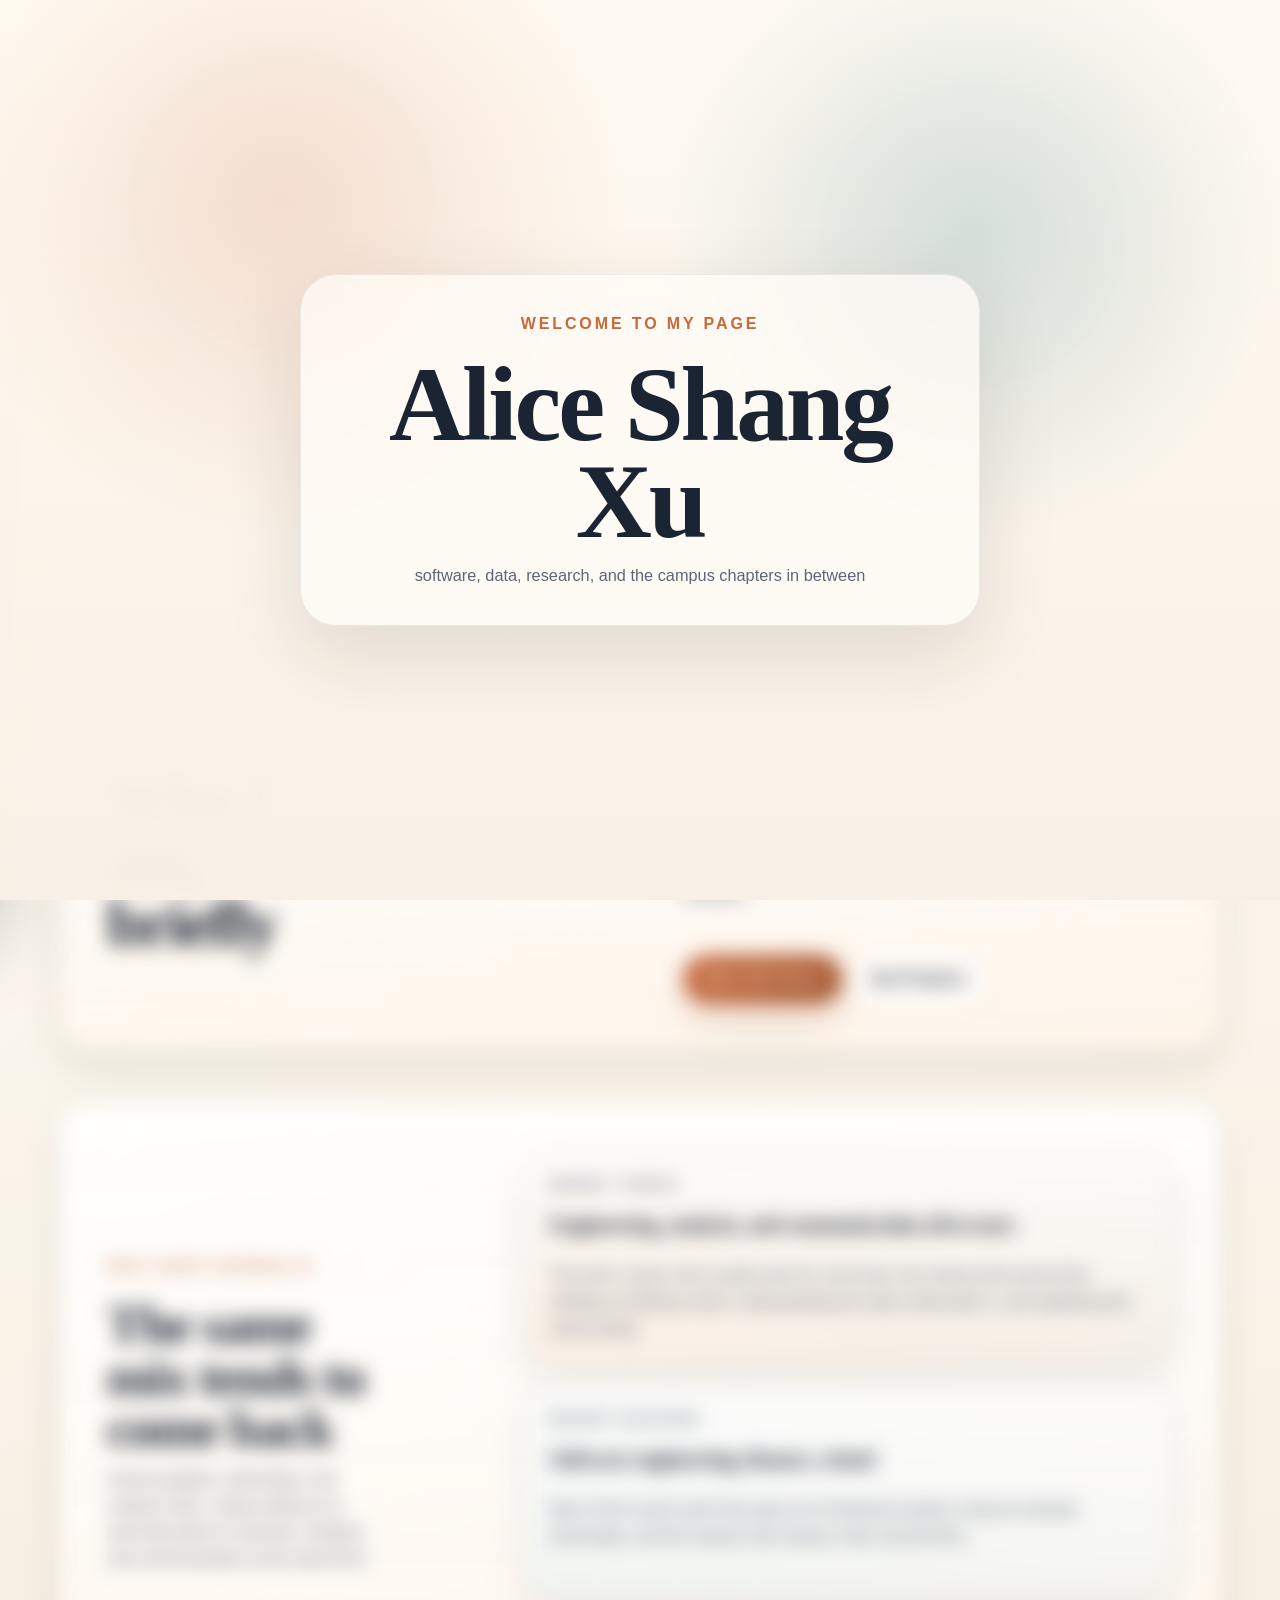
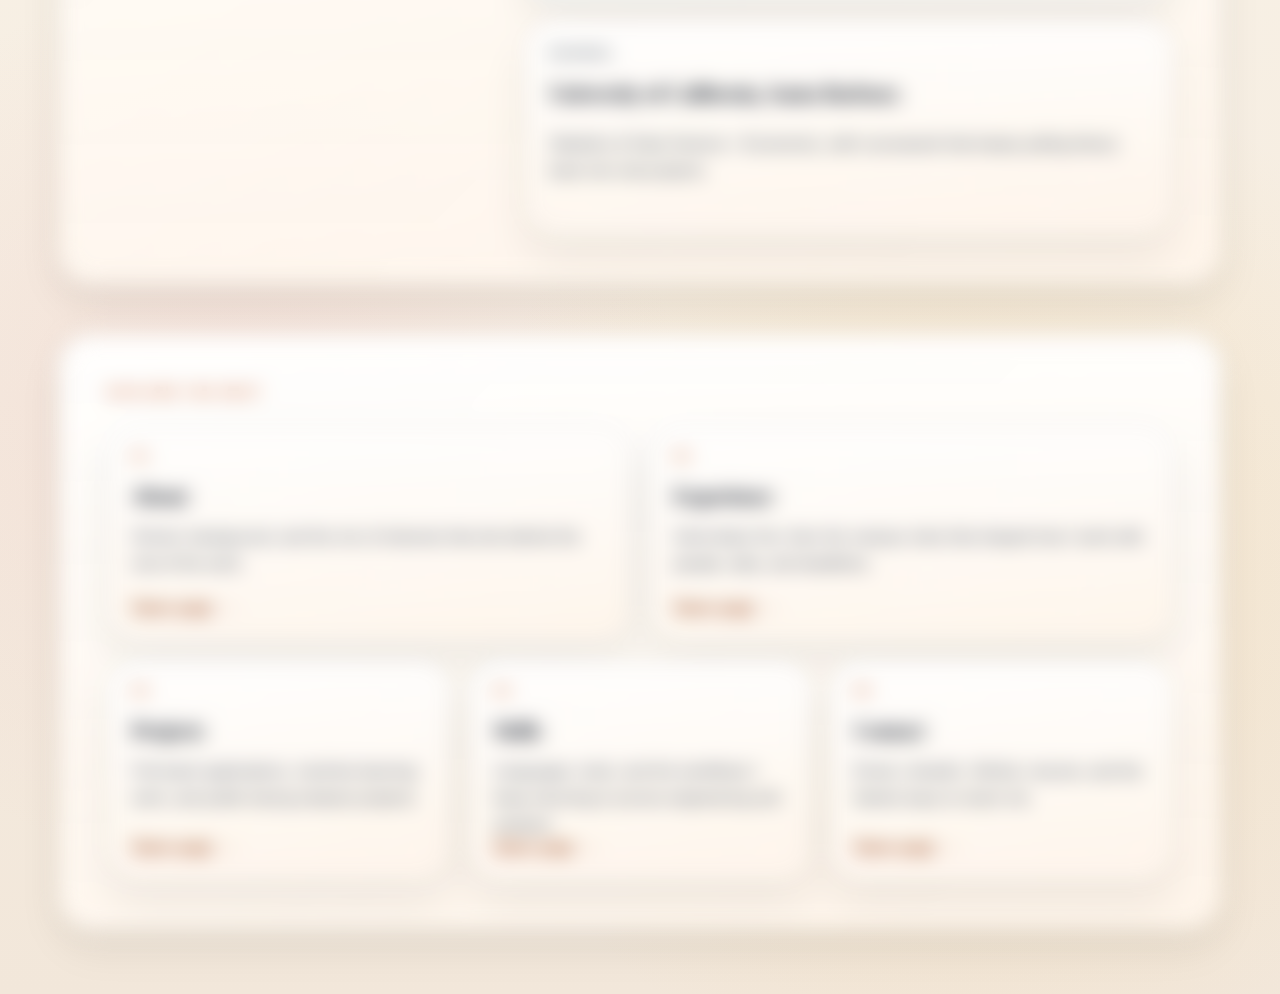
==== commit 98a50ec3: "update titles and rearrange" ====
--- a/index.html
+++ b/index.html
@@ -111,7 +111,7 @@
       <section class="home-stage home-stage-hero">
         <div class="home-stage-copy">
           <p class="eyebrow">Home</p>
-          <h1>Somewhere between engineering, data, and analysis</h1>
+          <h1>Somewhere between</h1>
           <p class="home-stage-caption">Software, systems, and analysis with a bias toward clarity.</p>
         </div>
       </section>
--- a/styles.css
+++ b/styles.css
@@ -513,10 +513,41 @@
   line-height: 0.96;
 }
 
+.hero-line {
+  white-space: nowrap;
+}
+
 .compact-intro h1 {
   max-width: none;
   font-size: clamp(2.2rem, 4vw, 3.7rem);
   line-height: 1;
+}
+
+.about-page .compact-intro h1,
+.projects-page .compact-intro h1,
+.skills-page .compact-intro h1,
+.contact-page .compact-intro h1 {
+  max-width: 9.5ch;
+  text-wrap: balance;
+}
+
+.experience-page .compact-intro h1 {
+  max-width: 11ch;
+  text-wrap: balance;
+}
+
+.skills-page .compact-intro h1 {
+  max-width: 12ch;
+}
+
+.contact-page .compact-intro h1 {
+  max-width: none;
+  white-space: nowrap;
+}
+
+.projects-page .compact-intro h1 {
+  max-width: none;
+  text-wrap: pretty;
 }
 
 .lede,
@@ -546,6 +577,14 @@
   align-items: stretch;
 }
 
+.experience-page .page-intro-grid {
+  grid-template-columns: minmax(0, 1.14fr) minmax(300px, 0.86fr);
+}
+
+.projects-page .page-intro-grid {
+  grid-template-columns: minmax(0, 1.16fr) minmax(300px, 0.84fr);
+}
+
 .page-intro-grid .page-intro,
 .page-intro-grid .intro-aside {
   min-width: 0;
@@ -576,6 +615,22 @@
   display: grid;
   gap: 18px;
   grid-template-rows: repeat(2, minmax(0, 1fr));
+}
+
+.experience-page .intro-aside,
+.projects-page .intro-aside {
+  grid-template-rows: repeat(2, minmax(170px, 1fr));
+}
+
+.experience-page .intro-aside .micro-card,
+.projects-page .intro-aside .micro-card {
+  display: grid;
+  align-content: start;
+}
+
+.experience-page .intro-aside .mini-list {
+  margin-top: 18px;
+  gap: 14px;
 }
 
 .intro-aside-single {
@@ -730,6 +785,7 @@
   min-height: clamp(420px, 56svh, 520px);
   display: grid;
   align-content: center;
+  justify-items: center;
   gap: 18px;
   isolation: isolate;
 }
@@ -768,23 +824,27 @@
 }
 
 .home-stage-copy {
-  max-width: min(1280px, 100%);
+  width: min(860px, calc(100% - 120px));
+  max-width: 100%;
+  margin-left: auto;
+  margin-right: auto;
   margin-top: 0;
+  text-align: center;
 }
 
 .home-stage-copy h1 {
   margin: 10px 0 0;
-  max-width: 15.5ch;
-  font-size: clamp(3.15rem, 6.1vw, 5.5rem);
-  line-height: 0.97;
-  letter-spacing: -0.035em;
+  max-width: none;
+  font-size: clamp(3.35rem, 6.8vw, 6rem);
+  line-height: 0.99;
+  letter-spacing: -0.03em;
   text-wrap: balance;
   transform: translateY(calc(var(--hero-progress, 0) * 26px));
 }
 
 .home-stage-caption {
   max-width: 28ch;
-  margin: 14px 0 0;
+  margin: 14px auto 0;
   color: var(--muted);
   font-size: 1rem;
   letter-spacing: 0.01em;
@@ -792,21 +852,58 @@
   transform: translateY(calc(var(--hero-progress, 0) * 16px));
 }
 
-.skills-page .intro-aside-single .micro-card {
-  display: grid;
-  grid-template-rows: auto auto 1fr;
-}
-
 .skills-page .intro-aside-single .micro-card .mini-list {
-  margin-top: 18px;
-  gap: 12px;
+  margin-top: 14px;
+  gap: 8px;
   align-content: start;
   padding-left: 1.15rem;
 }
 
 .skills-page .intro-aside-single .micro-card .mini-list li {
-  max-width: 26ch;
+  max-width: 100%;
   line-height: 1.38;
+}
+
+.projects-page .page-intro .lede {
+  max-width: 32ch;
+}
+
+.projects-page .intro-aside .micro-card h3 {
+  max-width: none;
+  white-space: nowrap;
+  font-size: 1.18rem;
+}
+
+.skills-page .page-intro-grid {
+  grid-template-columns: minmax(0, 1.18fr) minmax(300px, 0.82fr);
+  align-items: start;
+}
+
+.skills-page .intro-aside-single .micro-card {
+  display: grid;
+  grid-template-rows: auto auto auto;
+  align-content: start;
+  min-height: 0;
+}
+
+.skills-page .intro-aside-single {
+  align-self: start;
+}
+
+.skills-page .compact-intro h1 {
+  max-width: none;
+}
+
+.contact-page .page-shell {
+  row-gap: 14px;
+}
+
+.contact-card-based {
+  margin-bottom: 0;
+}
+
+.contact-card-open {
+  margin-top: -6px;
 }
 
 .skills-primary-grid > .skill-card[data-skill-group] {
@@ -1049,10 +1146,12 @@
 
 .photo-panel img {
   width: 100%;
-  height: 100%;
+  height: auto;
+  min-height: 100%;
   max-height: none;
-  aspect-ratio: auto;
+  aspect-ratio: 4 / 5;
   object-fit: cover;
+  object-position: center 18%;
   border-radius: calc(var(--radius-xl) - 10px);
   box-shadow: var(--shadow-sm);
 }
@@ -1212,6 +1311,7 @@
 }
 
 .contact-item {
+  position: relative;
   display: flex;
   align-items: center;
   gap: 14px;
@@ -1220,6 +1320,7 @@
   border: 1px solid var(--line);
   background: rgba(255, 255, 255, 0.68);
   box-shadow: var(--shadow-sm);
+  isolation: isolate;
 }
 
 .contact-icon {
@@ -1233,6 +1334,32 @@
   background: linear-gradient(135deg, rgba(201, 104, 57, 0.12), rgba(47, 122, 126, 0.1));
 }
 
+.contact-item::before {
+  content: "";
+  position: absolute;
+  right: -18px;
+  bottom: -18px;
+  width: 108px;
+  height: 108px;
+  border-radius: 50%;
+  background: radial-gradient(circle, rgba(201, 104, 57, 0.14) 0%, transparent 74%);
+  opacity: 0.55;
+  transform: translateY(14px) scale(0.94);
+  transition:
+    opacity 0.36s ease,
+    transform 0.42s cubic-bezier(0.2, 0.8, 0.2, 1);
+  z-index: 0;
+}
+
+.contact-item:nth-child(even)::before {
+  background: radial-gradient(circle, rgba(47, 122, 126, 0.16) 0%, transparent 74%);
+}
+
+.contact-item > * {
+  position: relative;
+  z-index: 1;
+}
+
 .contact-icon svg {
   width: 22px;
   height: 22px;
@@ -1250,6 +1377,61 @@
 
 .contact-copy small {
   color: var(--muted);
+}
+
+.contact-page .contact-list {
+  gap: 12px;
+}
+
+.contact-page .contact-item {
+  transition:
+    transform 0.42s cubic-bezier(0.2, 0.8, 0.2, 1),
+    opacity 0.42s ease,
+    filter 0.42s ease,
+    border-color 0.3s ease,
+    box-shadow 0.3s ease,
+    background-color 0.3s ease;
+}
+
+.contact-page .contact-item .contact-icon,
+.contact-page .contact-item .contact-copy {
+  transition: transform 0.36s cubic-bezier(0.2, 0.8, 0.2, 1);
+}
+
+html:not(.no-js) body.contact-enhanced .contact-item[data-contact-group] {
+  opacity: 0;
+  filter: blur(6px);
+  transform: translate3d(var(--contact-origin-x, 0px), var(--contact-origin-y, 18px), 0) scale(0.96);
+  transition-delay: calc(var(--contact-index, 0) * 58ms);
+}
+
+html:not(.no-js) body.contact-enhanced .contact-item[data-contact-group].is-grouped {
+  opacity: 1;
+  filter: none;
+  transform: none;
+}
+
+.contact-page .contact-item[data-contact-group].is-grouped:hover,
+.contact-page .contact-item[data-contact-group].is-grouped:focus-visible {
+  border-color: rgba(201, 104, 57, 0.22);
+  background: rgba(255, 255, 255, 0.82);
+  box-shadow: 0 16px 28px rgba(27, 36, 50, 0.09);
+}
+
+.contact-page .contact-item[data-contact-group].is-grouped:hover::before,
+.contact-page .contact-item[data-contact-group].is-grouped:focus-visible::before {
+  opacity: 0.82;
+  transform: translateY(0) scale(1);
+}
+
+.contact-page .contact-item[data-contact-group].is-grouped:hover .contact-icon,
+.contact-page .contact-item[data-contact-group].is-grouped:focus-visible .contact-icon {
+  transform: translateY(-2px) scale(1.03);
+}
+
+.contact-page .contact-item[data-contact-group].is-grouped:hover .contact-copy,
+.contact-page .contact-item[data-contact-group].is-grouped:focus-visible .contact-copy {
+  transform: translateY(-1px);
 }
 
 
@@ -1511,12 +1693,29 @@
 
   .home-stage-hero {
     min-height: clamp(360px, 48svh, 430px);
+    justify-items: stretch;
   }
 
   .home-stage-copy h1 {
     font-size: clamp(2.85rem, 8.8vw, 4.55rem);
-    max-width: 13ch;
+    max-width: 7.2ch;
     line-height: 0.98;
+  }
+
+  .home-stage-copy {
+    width: 100%;
+    margin-left: 0;
+    margin-right: 0;
+    text-align: left;
+  }
+
+  .home-stage-caption {
+    margin-left: 0;
+    margin-right: 0;
+  }
+
+  .hero-line {
+    white-space: normal;
   }
 
   .home-intro-copy h2,
